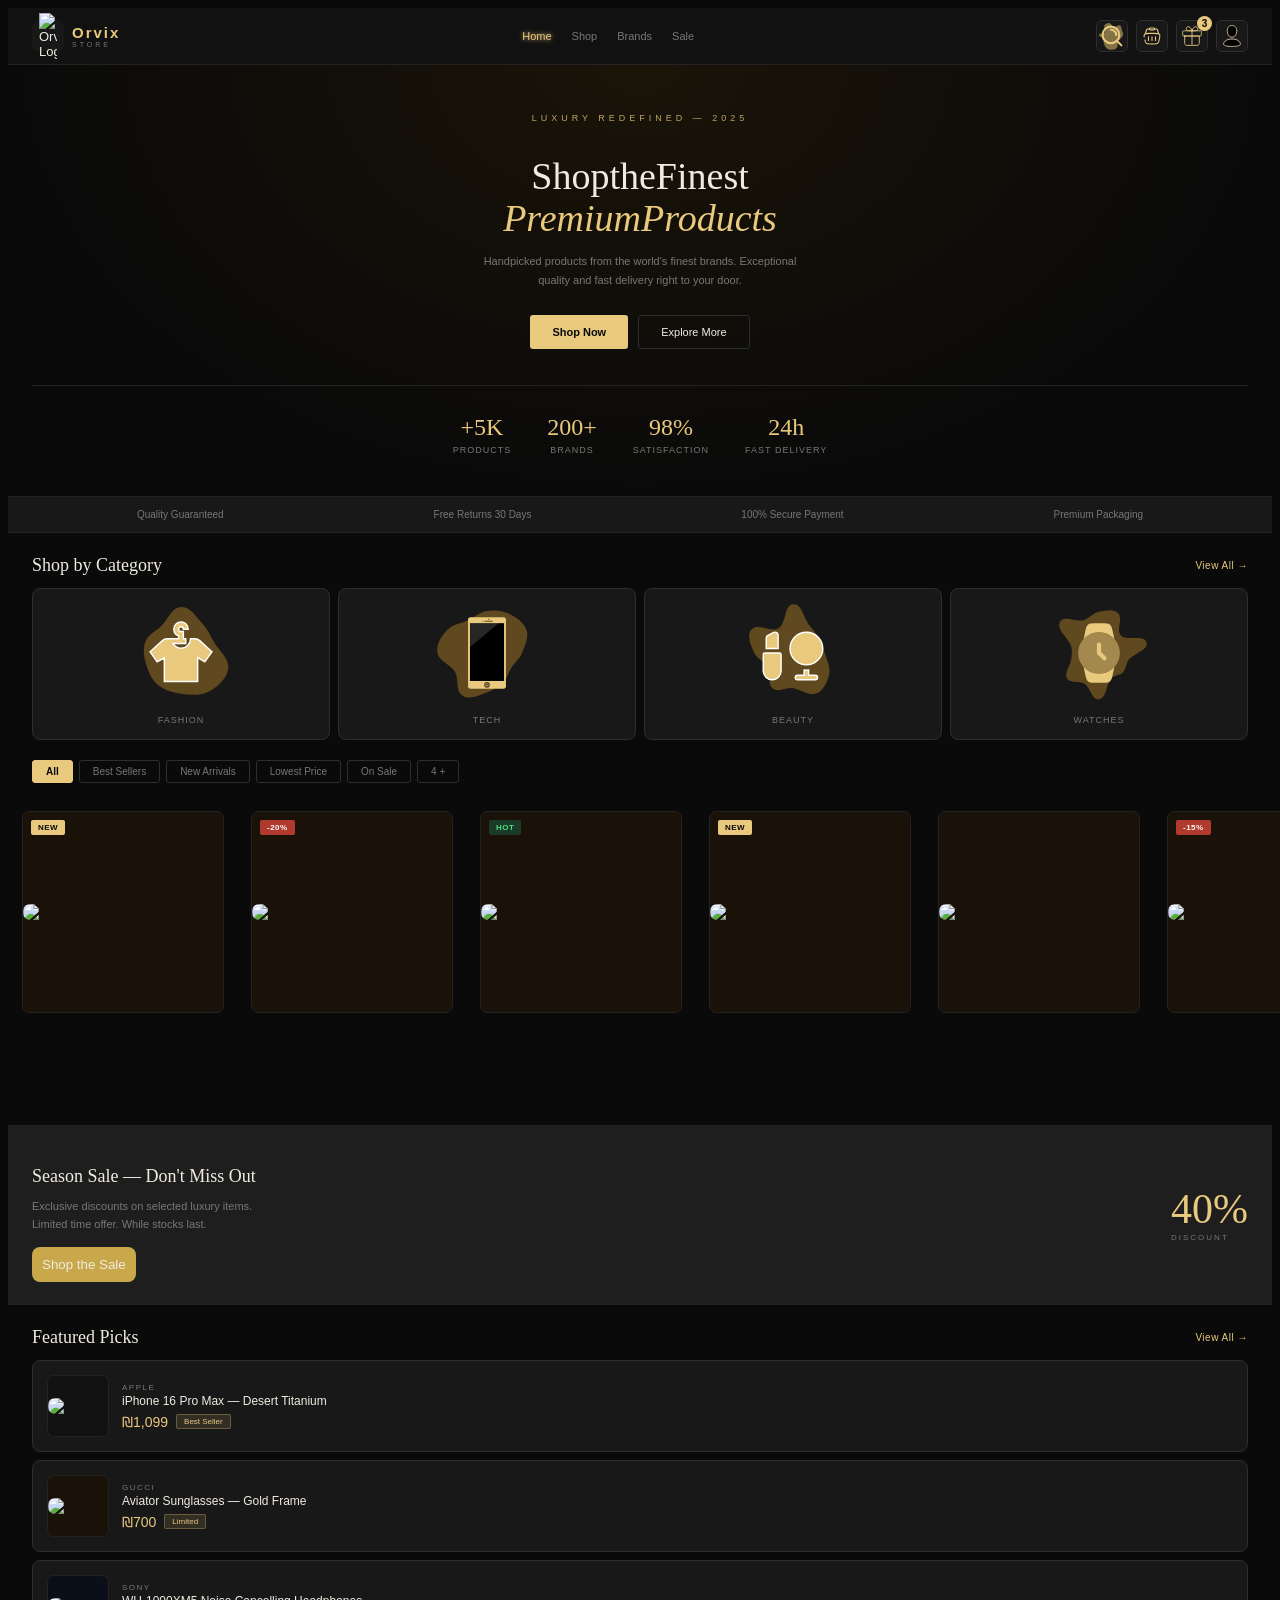
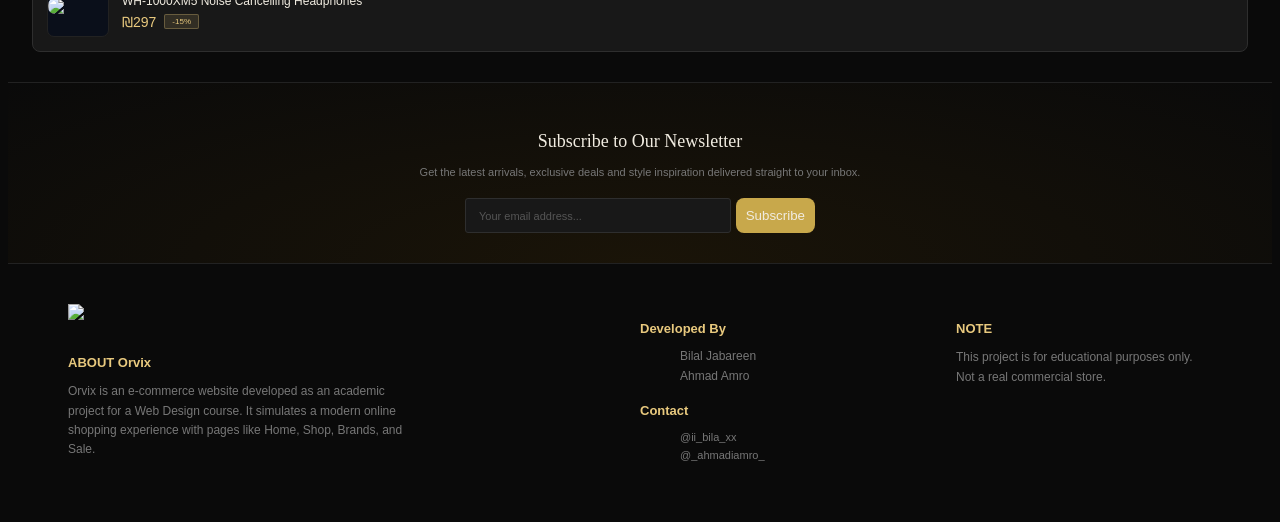
==== index.html @ e5899d73 "Add files via upload" ====
<!DOCTYPE html>
<html lang="en">
<head>
  <meta charset="UTF-8">
  <link rel="stylesheet" href="home.css">
  <link rel="shortcut icon" href="images/Logo.png" type="image/x-icon">
  <meta name="viewport" content="width=device-width, initial-scale=1.0">
  <title>Home Page</title>
  
</head>
<body>


  <nav>
    <div class="logo-wrap">
      <div class="logo-mark">
        <img src="images/Logo.png" alt="Orvix Logo">
      </div>
      <div class="logo-text">
        <strong>Orvix</strong>
        <small>STORE</small>
      </div>
    </div>
    <div class="nav-links">
      <a href="/index.html" style="color: #e8c97e;text-shadow: 0 0 5px var(--accent);">Home</a>
      <a href="/shop.html" onclick="alert('This browser will be ready soon.⏱')">Shop</a>
      <a href="brands.html">Brands</a>
      <a href="sale.html">Sale</a>
    </div>
    <div class="nav-actions">
      <div class="icon-btn"><svg viewBox="-2.4 -2.4 28.80 28.80" fill="none" xmlns="http://www.w3.org/2000/svg" transform="rotate(0)"><g id="SVGRepo_bgCarrier" stroke-width="0"><path transform="translate(-2.4, -2.4), scale(0.8999999999999999)" d="M16,30.569297010079026C17.991562486266474,30.420485064342476,20.26898676865755,29.803652946487034,21.418747268886825,28.170705634412844C22.694313689862845,26.35908246759721,21.442669419232136,23.70492387993391,22.27809959671788,21.65282626738942C22.77800996961356,20.42487818704496,24.3272292070187,20.00708267030901,25.161677548630784,18.976809486084953C26.225624328858167,17.663180130680974,27.601497672716558,16.422282301689155,27.8666618899661,14.752763576898769C28.132930646346175,13.07629048707448,27.173575254020815,11.47615737965878,26.607134534214524,9.875968021340672C25.95939802730548,8.046118878954772,26.072580629138606,5.344022393645578,24.27597227425067,4.609101387400685C22.256224725670997,3.782903013823926,20.18137502825395,6.823949130958483,18.04607398531883,6.3739787224484665C15.916447832623861,5.925204179358952,15.227384203528528,2.585793980184031,13.077174471595885,2.249187014317707C11.142725396280847,1.946356539599575,8.695390868042415,3.0129585525148475,7.846176264506191,4.777224427757588C6.830896273134078,6.886495553260739,9.706653992528684,9.663497880345147,8.533340705855302,11.689122246578332C7.357480451412378,13.719143733369677,2.7262565883006706,12.265095173070229,2.1865139499772006,14.548144112359253C1.6896725252849512,16.64972587948044,5.77391877531578,17.09085686548375,6.808115762956472,18.98662423410822C7.598564228151216,20.435580694824687,6.737476403608116,22.299495055521643,7.267782664225228,23.862523804819304C7.909534355986792,25.75402767461421,8.624207183862001,27.791699517738277,10.208303425466783,29.00836348969666C11.811539032023562,30.23972743705532,13.984080457617278,30.71992894436129,16,30.569297010079026" fill="#827245" strokewidth="0"></path></g><g id="SVGRepo_tracerCarrier" stroke-linecap="round" stroke-linejoin="round"></g><g id="SVGRepo_iconCarrier"> <path d="M11 6C13.7614 6 16 8.23858 16 11M16.6588 16.6549L21 21M19 11C19 15.4183 15.4183 19 11 19C6.58172 19 3 15.4183 3 11C3 6.58172 6.58172 3 11 3C15.4183 3 19 6.58172 19 11Z" stroke="#e8c97e" stroke-width="2" stroke-linecap="round" stroke-linejoin="round"></path> </g></svg></div>
      <div class="icon-btn"><svg viewBox="-5.04 -5.04 34.08 34.08" fill="none" xmlns="http://www.w3.org/2000/svg"><g id="SVGRepo_bgCarrier" stroke-width="0"></g><g id="SVGRepo_tracerCarrier" stroke-linecap="round" stroke-linejoin="round" stroke="#CCCCCC" stroke-width="0.672"></g><g id="SVGRepo_iconCarrier"> <path d="M19.5 9.5L18.7896 6.89465C18.5157 5.89005 18.3787 5.38775 18.0978 5.00946C17.818 4.63273 17.4378 4.34234 17.0008 4.17152C16.5619 4 16.0413 4 15 4M4.5 9.5L5.2104 6.89465C5.48432 5.89005 5.62128 5.38775 5.90221 5.00946C6.18199 4.63273 6.56216 4.34234 6.99922 4.17152C7.43808 4 7.95872 4 9 4" stroke="#e8c97e" stroke-width="1.224"></path> <path d="M9 4C9 3.44772 9.44772 3 10 3H14C14.5523 3 15 3.44772 15 4C15 4.55228 14.5523 5 14 5H10C9.44772 5 9 4.55228 9 4Z" stroke="#e8c97e" stroke-width="1.224"></path> <path d="M8 13V17" stroke="#e8c97e" stroke-width="1.224" stroke-linecap="round" stroke-linejoin="round"></path> <path d="M16 13V17" stroke="#e8c97e" stroke-width="1.224" stroke-linecap="round" stroke-linejoin="round"></path> <path d="M12 13V17" stroke="#e8c97e" stroke-width="1.224" stroke-linecap="round" stroke-linejoin="round"></path> <path d="M3.864 16.4552C4.40967 18.6379 4.68251 19.7292 5.49629 20.3646C6.31008 21 7.435 21 9.68486 21H14.3155C16.5654 21 17.6903 21 18.5041 20.3646C19.3179 19.7292 19.5907 18.6379 20.1364 16.4552C20.9943 13.0234 21.4233 11.3075 20.5225 10.1538C19.6217 9 17.853 9 14.3155 9H9.68486C6.14745 9 4.37875 9 3.47791 10.1538C2.94912 10.831 2.87855 11.702 3.08398 13" stroke="#e8c97e" stroke-width="1.224" stroke-linecap="round"></path> </g></svg></div>
      <div class="icon-btn">
        <svg viewBox="-2.4 -2.4 28.80 28.80" fill="none" xmlns="http://www.w3.org/2000/svg" stroke="#000000"><g id="SVGRepo_bgCarrier" stroke-width="0"></g><g id="SVGRepo_tracerCarrier" stroke-linecap="round" stroke-linejoin="round" stroke="#e8c97e" stroke-width="0.192"></g><g id="SVGRepo_iconCarrier"> <path d="M12 7V20M12 7H8.46429C7.94332 7 7.4437 6.78929 7.07533 6.41421C6.70695 6.03914 6.5 5.53043 6.5 5C6.5 4.46957 6.70695 3.96086 7.07533 3.58579C7.4437 3.21071 7.94332 3 8.46429 3C11.2143 3 12 7 12 7ZM12 7H15.5357C16.0567 7 16.5563 6.78929 16.9247 6.41421C17.293 6.03914 17.5 5.53043 17.5 5C17.5 4.46957 17.293 3.96086 16.9247 3.58579C16.5563 3.21071 16.0567 3 15.5357 3C12.7857 3 12 7 12 7ZM5 12H19V17.8C19 18.9201 19 19.4802 18.782 19.908C18.5903 20.2843 18.2843 20.5903 17.908 20.782C17.4802 21 16.9201 21 15.8 21H8.2C7.07989 21 6.51984 21 6.09202 20.782C5.71569 20.5903 5.40973 20.2843 5.21799 19.908C5 19.4802 5 18.9201 5 17.8V12ZM4.6 12H19.4C19.9601 12 20.2401 12 20.454 11.891C20.6422 11.7951 20.7951 11.6422 20.891 11.454C21 11.2401 21 10.9601 21 10.4V8.6C21 8.03995 21 7.75992 20.891 7.54601C20.7951 7.35785 20.6422 7.20487 20.454 7.10899C20.2401 7 19.9601 7 19.4 7H4.6C4.03995 7 3.75992 7 3.54601 7.10899C3.35785 7.20487 3.20487 7.35785 3.10899 7.54601C3 7.75992 3 8.03995 3 8.6V10.4C3 10.9601 3 11.2401 3.10899 11.454C3.20487 11.6422 3.35785 11.7951 3.54601 11.891C3.75992 12 4.03995 12 4.6 12Z" stroke="#e8c97e" stroke-width="0.8399999999999999" stroke-linecap="round" stroke-linejoin="round"></path> </g></svg>
        <div class="cart-badge">3</div>
      </div>
      <div class="icon-btn" ><svg viewBox="-2.4 -2.4 28.80 28.80" fill="none" xmlns="http://www.w3.org/2000/svg" transform="rotate(0)" stroke="#e8c97e" stroke-width="0.528"><g id="SVGRepo_bgCarrier" stroke-width="0"></g><g id="SVGRepo_tracerCarrier" stroke-linecap="round" stroke-linejoin="round" stroke="#CCCCCC" stroke-width="0.8640000000000001"><path fill-rule="evenodd" clip-rule="evenodd" d="M16.5 7.063C16.5 10.258 14.57 13 12 13c-2.572 0-4.5-2.742-4.5-5.938C7.5 3.868 9.16 2 12 2s4.5 1.867 4.5 5.063zM4.102 20.142C4.487 20.6 6.145 22 12 22c5.855 0 7.512-1.4 7.898-1.857a.416.416 0 0 0 .09-.317C19.9 18.944 19.106 15 12 15s-7.9 3.944-7.989 4.826a.416.416 0 0 0 .091.317z" fill="#000000"></path></g><g id="SVGRepo_iconCarrier"><path fill-rule="evenodd" clip-rule="evenodd" d="M16.5 7.063C16.5 10.258 14.57 13 12 13c-2.572 0-4.5-2.742-4.5-5.938C7.5 3.868 9.16 2 12 2s4.5 1.867 4.5 5.063zM4.102 20.142C4.487 20.6 6.145 22 12 22c5.855 0 7.512-1.4 7.898-1.857a.416.416 0 0 0 .09-.317C19.9 18.944 19.106 15 12 15s-7.9 3.944-7.989 4.826a.416.416 0 0 0 .091.317z" fill="#000000"></path></g></svg></div>
    </div>
  </nav>

  
  <section class="hero">
    <div class="dash"></div>
    <div class="hero-eyebrow">LUXURY REDEFINED — 2025</div>
    <h1><span>Shop </span><span>the </span><span>Finest</span><br><em><span>Premium</span><span>Products</span></em></h1>
    <p>Handpicked products from the world's finest brands. Exceptional quality and fast delivery right to your door.</p>
    <div class="hero-btns">
      <button class="PrimaryButton">Shop Now</button>
      <button class="SecondaryButton">Explore More</button>
    </div>
      <div class="hero-stats">
        <div class="stat">
          <strong>+5K</strong>
          <small>PRODUCTS</small>
        </div>
        <div class="stat">
        <strong>200+</strong>
        <small>BRANDS</small> 
      </div>
      <div class="stat">
        <strong>98%</strong>
        <small>SATISFACTION</small>
      </div>
      <div class="stat">
        <strong>24h</strong>
        <small>FAST DELIVERY</small>
      </div>
    </div>
  </section>
  
  <div class="trust">
    <div class="trust-item">Quality Guaranteed</div>
    <div class="trust-item">Free Returns 30 Days</div>
    <div class="trust-item">100% Secure Payment</div>
    <div class="trust-item">Premium Packaging</div>
  </div>
  
  <div class="sec-header">
    <span class="sec-title">Shop by Category</span>
    <span class="sec-link">View All →</span>
  </div>
  
  <div class="cat-grid">
    <div class="cat-card">
      <div class="cat-icon"><svg viewBox="-6 -6 42.00 42.00" id="Layer_1" version="1.1" xml:space="preserve" xmlns="http://www.w3.org/2000/svg" xmlns:xlink="http://www.w3.org/1999/xlink" fill="#ffffff" stroke="#ffffff" stroke-width="0.6"><g id="SVGRepo_bgCarrier" stroke-width="0"><path transform="translate(-6, -6), scale(1.3125)" d="M16,29.055378476778664C19.043711870767485,29.451393973197625,22.250404168161907,29.77782355020791,24.952813604157136,28.322490782110243C27.8530785600818,26.760606572300244,30.78182555304058,24.18946851255787,31.119994776086543,20.91278410968917C31.453411167558567,17.682152180039402,28.20537195233291,15.373992180060764,26.579311107321317,12.562573448655748C25.373568440667274,10.477874386695836,24.482987908682226,8.347946677456743,22.836350966617058,6.590570127552654C20.81270589459063,4.4308309014619365,18.954650485218973,1.0995809757346309,16.000000000000004,1.2717826378842183C13.017304787609056,1.4456187906978286,11.864048314821833,5.275201742853936,9.719086952683593,7.355064837622191C7.976609890018705,9.044658785600879,5.519526671937765,10.047901637769238,4.623084213338917,12.303415978530722C3.698622816924077,14.629428002049945,4.1544145973317415,17.21874487114101,4.842326721678976,19.62534781225808C5.552696758703773,22.110517879594155,6.619527113529468,24.525579000649213,8.593620965977872,26.19400619858481C10.665719911785558,27.945263482381847,13.309652717205335,28.705339031531608,16,29.055378476778664" fill="#60481f" strokewidth="0"></path></g><g id="SVGRepo_tracerCarrier" stroke-linecap="round" stroke-linejoin="round"></g><g id="SVGRepo_iconCarrier"><style type="text/css"> .st0{fill:#FD6A7E;} .st1{fill:#17B978;} .st2{fill:#8797EE;} .st3{fill:#e8c97e;} .st4{fill:#37E0FF;} .st5{fill:#2FD9B9;} .st6{fill:#F498BD;} .st7{fill:#FFDF1D;} .st8{fill:#C6C9CC;} </style><path class="st3" d="M22.9,9.8c-0.6-0.5-1.3-0.8-2-0.8H19c0,2.2-1.8,4-4,4c-1.5,0-2.7-0.8-3.4-2H15h1h1V9h-1V6h-1c-0.6,0-1-0.4-1-1 s0.4-1,1-1s1,0.4,1,1h2c0-1.7-1.3-3-3-3s-3,1.3-3,3c0,1.3,0.8,2.4,2,2.8V9h-3h-1H9.2c-0.7,0-1.5,0.3-2,0.8L2,14.5l3,4.2L8,17v10h14 V16.9l3,1.8l3-4.2L22.9,9.8z"></path></g></svg></div>
      <div class="cat-name">FASHION</div>
    </div>
    <div class="cat-card">
      <div class="cat-icon"><svg version="1.1" id="Layer_1" xmlns="http://www.w3.org/2000/svg" xmlns:xlink="http://www.w3.org/1999/xlink" viewBox="-102.4 -102.4 716.80 716.80" xml:space="preserve" fill="#000000" stroke="#000000" stroke-width="0.00512"><g id="SVGRepo_bgCarrier" stroke-width="0"><path transform="translate(-102.4, -102.4), scale(22.4)" d="M16,28.663524679251406C18.034996564487145,27.96229120315114,19.75910389817246,26.65474671872638,21.261785398580525,25.113679648865528C22.50748693195751,23.836157025847193,22.924051704861743,22.054810201606383,23.900408205482105,20.561302804143022C24.94716741610491,18.960102194084357,26.508038589412557,17.775690272992197,27.21970725745747,16C28.1592837271893,13.655655120214064,29.427848733938273,11.09750429511557,28.65732034660334,8.69229269066924C27.879316719067937,6.2637470536658775,25.51140029378226,4.6124345168131855,23.2158210002082,3.5018314093169316C20.994761432915627,2.4272810052971616,18.44003660421942,2.2026305764731515,16,2.5686709325956674C13.741633771813559,2.907458136439636,11.99610426822311,4.512017499600736,9.934485924185111,5.494221446664419C7.673776721501994,6.571277007631827,4.960258676590158,6.808164702154822,3.2540708018811397,8.641134346394157C1.4092175953672816,10.623073132704082,-0.3336474074897662,13.336838031962161,0.15536490141561288,15.999999999999996C0.6532740455691148,18.71161414978707,4.3067767179052465,19.56767786762145,5.697516058067823,21.948141877196328C7.077361369093411,24.309959082491677,5.833077161648854,28.146912706618142,8.124606655420434,29.64058140240158C10.3790684380316,31.11008855894446,13.455712957407789,29.540253062094372,16,28.663524679251406" fill="#60481f" strokewidth="0"></path></g><g id="SVGRepo_tracerCarrier" stroke-linecap="round" stroke-linejoin="round"></g><g id="SVGRepo_iconCarrier"> <path style="fill:#e8c97e;" d="M376.36,512H135.64c-8.632-0.04-15.616-7.04-15.64-15.672V15.672C120.024,7.04,127.008,0.04,135.64,0 h240.72c8.632,0.04,15.616,7.04,15.64,15.672v480.656C391.976,504.96,384.992,511.96,376.36,512z"></path> <rect x="133.928" y="42.144" width="244.152" height="414.168"></rect> <g> <circle style="fill:#60481f;" cx="268.6" cy="13.536" r="4.128"></circle> <path style="fill:#60481f;" d="M294.896,32.64h-52.592c-1.712-0.008-3.088-1.384-3.096-3.096v-2.056 c0.008-1.712,1.384-3.088,3.096-3.096h52.592c1.712,0.008,3.088,1.384,3.096,3.096v2.064 C297.976,31.256,296.6,32.632,294.896,32.64z"></path> <circle style="fill:#60481f;" cx="226.8" cy="28.52" r="4.128"></circle> </g> <g style="opacity:0.15;"> <polygon style="fill:#FFFFFF;" points="133.928,215.32 133.928,42.144 339.68,42.144 "></polygon> </g> <circle style="fill:#60481f;" cx="256" cy="484.16" r="20.464"></circle> <path style="fill:#FFFFFF;" d="M256,493.904c-5.392,0-9.76-4.368-9.76-9.76s4.368-9.76,9.76-9.76s9.76,4.368,9.76,9.76 C265.752,489.536,261.392,493.896,256,493.904z M256,477.056c-3.912,0.008-7.088,3.184-7.08,7.096s3.184,7.088,7.096,7.08 s7.088-3.184,7.08-7.096S259.912,477.048,256,477.056L256,477.056z"></path> </g></svg></div>
      <div class="cat-name">TECH</div>
    </div>
    <div class="cat-card">
      <div class="cat-icon"><svg viewBox="-4.8 -4.8 33.60 33.60" fill="none" xmlns="http://www.w3.org/2000/svg" stroke="#ffffff" stroke-width="0.4800000000000001"><g id="SVGRepo_bgCarrier" stroke-width="0"><path transform="translate(-4.8, -4.8), scale(1.05)" d="M16,27.265028441945713C18.576290565569572,27.56295726090552,21.05194885991775,29.88046164419812,23.464597604340977,28.929062308775496C25.82386590683016,27.99871291570275,27.079868155659916,25.176940075758022,27.593252254412576,22.693367309868336C28.063477774615446,20.418580656679065,26.77929085803406,18.232369023271147,26.137188918060726,16C25.656260339931197,14.327975678960282,25.136783841579653,12.733582758405126,24.2911539799681,11.213100017772781C23.433789005125004,9.671516984993792,22.237320577182746,8.456147088547715,21.163354129427013,7.056808310361852C19.42562290042193,4.792608437178791,18.8397073294251,0.12302408150256522,16.000000000000004,0.4100313517782421C12.994245063147844,0.713820939741952,13.993020828827394,6.482775357321933,11.40601025770108,8.042976356888012C8.903061048369944,9.552480763961766,4.837926415997247,6.286444944352349,2.7930932207724553,8.374988815850674C0.9736551498356847,10.233319481403072,2.588694129967185,13.61056875053862,3.6155174159341392,15.999999999999998C4.469786899018081,17.9878962877432,7.0492518685093675,18.671955753492462,8.043821304798886,20.59350191139512C9.114210139565053,22.661534044556408,7.685457533480891,25.814448050473633,9.469783764746449,27.310666303870292C11.166677689099608,28.73356959319442,13.800139845085576,27.010630996801364,16,27.265028441945713" fill="#60481f" strokewidth="0"></path></g><g id="SVGRepo_tracerCarrier" stroke-linecap="round" stroke-linejoin="round"></g><g id="SVGRepo_iconCarrier"> <path d="M2 12.5C2 12.2239 2.22386 12 2.5 12H7.5C7.77614 12 8 12.2239 8 12.5V18C8 19.6569 6.65685 21 5 21C3.34315 21 2 19.6569 2 18V12.5Z" fill="#e8c97e"></path> <path d="M3 10.5H7V5.99983C7 5.25644 6.21769 4.77295 5.55279 5.1054L3.55279 6.1054C3.214 6.27479 3 6.62105 3 6.99983V10.5Z" fill="#e8c97e"></path> <path d="M11 10.5C11 7.46243 13.4624 5 16.5 5C19.5376 5 22 7.46243 22 10.5C22 13.5376 19.5376 16 16.5 16C13.4624 16 11 13.5376 11 10.5Z" fill="#e8c97e"></path> <path d="M15.75 17.7103C15.9964 17.7365 16.2466 17.75 16.5 17.75C16.7534 17.75 17.0036 17.7365 17.25 17.7103V19.5H19.5C19.9142 19.5 20.25 19.8358 20.25 20.25C20.25 20.6642 19.9142 21 19.5 21H13.5C13.0858 21 12.75 20.6642 12.75 20.25C12.75 19.8358 13.0858 19.5 13.5 19.5H15.75V17.7103Z" fill="#e8c97e"></path> </g></svg></div>
      <div class="cat-name">BEAUTY</div>
    </div>
    <div class="cat-card">
      <div class="cat-icon"><svg viewBox="-4.8 -4.8 33.60 33.60" fill="none" xmlns="http://www.w3.org/2000/svg"><g id="SVGRepo_bgCarrier" stroke-width="0" transform="translate(0,0), scale(1)"><path transform="translate(-4.8, -4.8), scale(1.05)" d="M16,30.815364816122585C18.56499017633796,30.333032119981045,18.190244934815688,26.103273943810937,19.92748090227999,24.15549812821362C20.89094750378751,23.07526666818276,22.736417989612818,23.218221347270397,23.721701544593067,22.157851498705128C24.725007976148575,21.078085289763983,24.589321961014345,19.33150600343864,25.49233133066379,18.16656268297318C27.147736066817593,16.030978319327094,31.983908151660955,15.115025978120775,31.180825636277717,12.535075612664915C30.337941713132516,9.827260856521713,25.045988143412153,12.39511119027118,23.064310268676703,10.366400549921625C21.375971293569194,8.637990858828557,23.780329368512273,5.035115599998713,22.130478810944943,3.2699295778394966C20.71339132819446,1.7537783087110774,18.035344182968604,2.40300062197985,16,2.8082482765118275C14.103568673954952,3.185837655886382,12.814457955172806,5.01380887045912,10.942289746323475,5.497556440577389C8.505564724648092,6.127179250488439,4.540105937054338,3.741941891827062,3.506182114516351,6.036512710783761C2.2965687116357625,8.720988642149331,6.276037158209046,11.15386176133258,7.122903253222139,13.973860596017921C7.51667558079811,15.285092101724153,7.287431961359175,16.67234414795387,7.107789855333392,18.02958893842604C6.8301868790579485,20.126954649087093,4.770719836791114,22.291929927904985,5.775513411031707,24.153755969687232C6.697281376405748,25.861740222782288,9.664218080135464,24.72017198486416,11.29036300262311,25.7796619951418C13.240439186031423,27.050204495401125,13.712629154202817,31.24549268066827,16,30.815364816122585" fill="#60481f" strokewidth="0"></path></g><g id="SVGRepo_tracerCarrier" stroke-linecap="round" stroke-linejoin="round" stroke="#CCCCCC" stroke-width="0.048"></g><g id="SVGRepo_iconCarrier"> <path opacity="0.5" d="M12 18.9769C15.866 18.9769 19 15.8533 19 12.0002C19 8.14703 15.866 5.02344 12 5.02344C8.13401 5.02344 5 8.14703 5 12.0002C5 15.8533 8.13401 18.9769 12 18.9769Z" fill="#e8c97e"></path> <path d="M11.2088 2H12.7914C14.3297 2 15.0988 2 15.6472 2.43992C16.1956 2.87983 16.3625 3.63065 16.6962 5.13228L17.0001 6.5L17.1564 7.2817C15.877 5.89351 14.0405 5.02344 12.0001 5.02344C9.95971 5.02344 8.12322 5.89351 6.84375 7.2817L7.00009 6.5L7.30403 5.13228C7.63772 3.63065 7.80457 2.87983 8.35298 2.43992C8.90139 2 9.67052 2 11.2088 2Z" fill="#e8c97e"></path> <path d="M17.1562 16.7188C15.8768 18.1069 14.0403 18.9769 12 18.9769C9.95967 18.9769 8.12322 18.1069 6.84375 16.7188L7 17.5L7.30394 18.8677C7.63763 20.3693 7.80448 21.1202 8.35289 21.5601C8.90129 22 9.67042 22 11.2087 22H12.7913C14.3296 22 15.0987 22 15.6471 21.5601C16.1955 21.1202 16.3624 20.3693 16.6961 18.8677L17 17.5L17.1562 16.7188Z" fill="#e8c97e"></path> <path d="M12.6998 9.1381C12.6998 8.75279 12.3864 8.44043 11.9998 8.44043C11.6132 8.44043 11.2998 8.75279 11.2998 9.1381V12.0004C11.2998 12.1901 11.3774 12.3717 11.5146 12.5033L13.3813 14.2922C13.66 14.5592 14.1031 14.5506 14.3711 14.2728C14.639 13.9951 14.6303 13.5534 14.3516 13.2864L12.6998 11.7033V9.1381Z" fill="#e8c97e"></path> </g></svg></div>
      <div class="cat-name">WATCHES</div>
    </div>
  </div>

  <div class="filter-row">
    <div class="pill active">All</div>
    <div class="pill">Best Sellers</div>
    <div class="pill">New Arrivals</div>
    <div class="pill">Lowest Price</div>
    <div class="pill">On Sale</div>
    <div class="pill">4 +</div>
  </div>


  <div class="product-grid">
    <div class="p-card">
      <div class="p-img" style="background:#1a1208">
        <img src="images/gucci.png" width="200px" style="border-radius: 7px;">
        <div class="badge b-new">NEW</div>
      </div>
      <div class="p-brand">Gucci</div>
      <div class="p-name">Cotton jersey piquet polo shirt</div>
      <div class="p-foot">
        <div>
          <span class="p-price">₪700</span>
          <span class="p-old">₪1,000</span>
          <div class="p-stars">a star (128)</div>
        </div>
        <div class="add-btn">+</div>
      </div>
    </div>
    <div class="p-card">
      <div class="p-img" style="background:#1a1208">
          <img src="images/ROLEX1.jpg" width="200px" style="border-radius: 7px;">
        <div class="badge b-sale">-20%</div>
      </div>
      <div class="p-brand">ROLEX</div>
      <div class="p-name">Submariner Gold Watch</div>
      <div class="p-foot">
        <div>
          <span class="p-price">₪20,000</span>
          <span class="p-old">₪25,000</span>
          <div class="p-stars">a star (64)</div>
        </div>
        <div class="add-btn">+</div>
      </div>
    </div>
    <div class="p-card">
      <div class="p-img" style="background:#1a1208">
        <img src="images/nike.png" width="200px" style="border-radius: 7px;">
        <div class="badge b-hot">HOT</div>
      </div>
      <div class="p-brand">NIKE</div>
      <div class="p-name">Nike Shox TL</div>
      <div class="p-foot">
        <div>
          <span class="p-price">₪220</span>
          <div class="p-stars">a star (312)</div>
        </div>
        <div class="add-btn">+</div>
      </div>
    </div>
    <div class="p-card">
      <div class="p-img" style="background:#1a1208">
        <img src="images/dior.jpg" width="200px" style="border-radius: 7px;">
        <div class="badge b-new">NEW</div>
      </div>
      <div class="p-brand">DIOR</div>
      <div class="p-name">Rouge Velvet Lipstick</div>
      <div class="p-foot">
        <div>
          <span class="p-price">₪89</span>
          <div class="p-stars">a star (87)</div>
        </div>
        <div class="add-btn">+</div>
      </div>
    </div>
    <div class="p-card">
      <div class="p-img" style="background:#1a1208">
        <img src="images/apple.jpg" width="200px" style="border-radius: 7px;">
      </div>
      <div class="p-brand">APPLE</div>
      <div class="p-name">iPhone 16 Pro Max</div>
      <div class="p-foot">
        <div>
          <span class="p-price">₪1,099</span>
          <div class="p-stars">a star (540)</div>
        </div>
        <div class="add-btn">+</div>
      </div>
    </div>
    <div class="p-card">
      <div class="p-img" style="background:#1a1208">
        <img src="images/sony.jpg" width="200px" style="border-radius: 7px;">
        <div class="badge b-sale">-15%</div>
      </div>
      <div class="p-brand">SONY</div>
      <div class="p-name">WH-1000XM5 Headphones</div>
      <div class="p-foot">
        <div>
          <span class="p-price">₪297</span>
          <span class="p-old">₪350</span>
          <div class="p-stars">a star (201)</div>
        </div>
        <div class="add-btn">+</div>
      </div>
    </div>
  </div>

  <div class="promo">
    <div class="promo-left">
      <h3>Season Sale — Don't Miss Out</h3>
      <p>Exclusive discounts on selected luxury items.<br>Limited time offer. While stocks last.</p>
      <button class="btn-gold">Shop the Sale</button>
    </div>
    <div class="promo-right">
      <div class="promo-pct">40%</div>
      <small>DISCOUNT</small>
    </div>
  </div>

  <div class="sec-header">
    <span class="sec-title">Featured Picks</span>
    <span class="sec-link">View All →</span>
  </div>

  <div class="featured">
    <div class="feat-card">
      <div class="feat-img"><img src="images/apple.jpg" width="60px" style="border-radius: 7px;"></div>
      <div class="feat-info">
        <div class="brand">APPLE</div>
        <div class="name">iPhone 16 Pro Max — Desert Titanium</div>
        <div class="feat-row">
          <span class="feat-price">₪1,099</span>
          <span class="feat-tag">Best Seller</span>
          
        </div>
      </div>
    </div>
    <div class="feat-card">
      <div class="feat-img" style="background:#1a1208"><img src="images/gucci.png" width="60px" style="border-radius: 7px;"></div>
      <div class="feat-info">
        <div class="brand">GUCCI</div>
        <div class="name">Aviator Sunglasses — Gold Frame</div>
        <div class="feat-row">
          <span class="feat-price">₪700</span>
          <span class="feat-tag">Limited</span>
        </div>
      </div>
    </div>
    <div class="feat-card">
      <div class="feat-img" style="background:#0a0f1a"><img src="images/sony.jpg" width="60px" style="border-radius: 7px;"></div>
      <div class="feat-info">
        <div class="brand">SONY</div>
        <div class="name">WH-1000XM5 Noise Cancelling Headphones</div>
        <div class="feat-row">
          <span class="feat-price">₪297</span>
          <span class="feat-tag">-15%</span>
          
        </div>
      </div>
    </div>
  </div>

  <div class="newsletter">
    <h3>Subscribe to Our Newsletter</h3>
    <p>Get the latest arrivals, exclusive deals and style inspiration delivered straight to your inbox.</p>
    <div class="nl-form">
      <input class="nl-input" type="email" placeholder="Your email address...">
      <button class="btn-gold">Subscribe</button>
    </div>
  </div>

  <footer class="footer">

  <div class="footer-content">

    
    <div class="left">
      <img src="images/Logo.png">
      <h4>ABOUT Orvix</h4>
      <p>
        Orvix is an e-commerce website developed as an academic project 
        for a Web Design course. It simulates a modern online shopping 
        experience with pages like Home, Shop, Brands, and Sale.
      </p>
    </div>

   
    <div>
      <h4>Developed By</h4>
      <ul>
        <li>Bilal Jabareen</li>
        <li>Ahmad Amro</li>
      </ul>

      <div class="contact">
        <h4>Contact</h4>
        <ul>
          <li><a href="https://www.instagram.com/ii_bilal_xx/">@ii_bila_xx</a></li>
          <li><a href="https://www.instagram.com/_ahmadiamro_/">@_ahmadiamro_</a></li>
        </ul>
      </div>
    </div>

   
    <div class="note">
      <h4>NOTE</h4>
      <p>
        This project is for educational purposes only.<br>
        Not a real commercial store.
      </p>
    </div>

  </div>

</footer>

</body>
</html>
---- home.css ----
:root{
  --bg:#0a0a0a;
  --surface:#111;
  --card:#181818;
  --card2:#1e1e1e;
  --accent:#e8c97e;
  --accent2:#c8a84b;
  --accent-dim:rgba(232,201,126,0.12);
  --text:#f0ebe0;
  --muted:#777;
  --muted2:#555;
  --border:#222;
  --border2:#2e2e2e;
}

body,#root{
    background:var(--bg);
    color:var(--text);
    font-family:'DM Sans',sans-serif;
    font-size:13px;
}
a{
    color:inherit;
    text-decoration:none;
}
nav{
    display:flex;
    align-items:center;
    justify-content:space-between;
    padding:12px 24px;
    border-bottom:0.5px solid var(--border);
    background:var(--surface);
}
.logo-wrap{
    display:flex;
    align-items:center;
    gap:8px;
}
.logo-mark{
    width:32px;
    height:32px;
    border-radius:7px;
    background:var(--card);
    display:flex;
    align-items:center;
    justify-content:center;
    flex-shrink:0;
}

.logo-mark img{
    width:18px;
}   
.logo-text strong{
    font-size:15px;
    color:var(--accent);
    letter-spacing:2px;
    font-weight:700;
}
.logo-text small{
    font-size:7px;
    color:var(--muted);
    letter-spacing:3px;
    display:block;
}
.nav-links ,a{
    display:flex;
    gap:20px;
    font-size:11px;
    color:var(--muted);
    transition: 1s;
    animation-timing-function: ease-in;
}
.nav-actions{
    display:flex;
    gap:8px;
}
.icon-btn{
    width:30px;
    height:30px;
    border-radius:6px;
    border:0.5px solid var(--border2);
    display:flex;
    align-items:center;
    justify-content:center;
    background:var(--card);
    cursor:pointer;
    font-size:13px;
    position:relative;
}
.cart-badge{
    position:absolute;
    top:-5px;
    right:-5px;
    width:15px;
    height:15px;
    background:var(--accent);
    color:#0a0a0a;
    border-radius:50%;
    font-size:10px;
    font-weight:700;
    display:flex;
    align-items:center;
    justify-content:center;
}
.hero{
    padding:48px 24px 40px;
    text-align:center;
    background:radial-gradient(ellipse at 50% 0%,#1a1408 0%,var(--bg) 70%);
    border-bottom:0.5px solid var(--border);
    animation: s1 3s ease-in-out;
}


.hero-eyebrow{
    font-size:9px;
    letter-spacing:4px;
    color:var(--accent);
    margin-bottom:14px;
    opacity:.8;
}
.hero h1{
    font-size:38px;
    font-weight:400;
    line-height:1.12;
    margin-bottom:12px;
    color:var(--text);
    font-family:Georgia,serif;
}

.hero h1 span{
    display:inline-block;
    transition: 0.5s;
    animation-timing-function: ease-in-out;
}

.hero h1:has(span:hover) span:not(:hover){
    filter: blur(10px);
    transition: 0.5s;
    animation-timing-function: ease-in-out;
}

.hero h1 em{
    color:var(--accent);
    font-style:italic;
}
.hero p{
    font-size:11px;
    color:var(--muted);
    max-width:340px;
    margin:0 auto 24px;
    line-height:1.8;
}
.hero-btns{
    display:flex;
    gap:10px;
    justify-content:center;
}
.PrimaryButton{
    background:var(--accent);
    color:#0a0a0a;
    font-size:11px;
    font-weight:600;
    padding:10px 22px;
    border-radius:3px;
    border:none;
    cursor:pointer;
    transition: 0.5s;
    animation-timing-function: ease-in-out;
}

.PrimaryButton:hover{
    background:var(--accent2);
}

.SecondaryButton{
    background:transparent;
    color:var(--text);
    font-size:11px;
    padding:10px 22px;
    border-radius:3px;
    border:0.5px solid var(--border2);
    cursor:pointer;
    transition: 0.5s;
    animation-timing-function: ease-in-out; 
    animation: linborder 2s infinite;
}

.SecondaryButton:hover{
    background:var(--accent-dim);
    border-color:var(--accent);
    color:var(--accent);
}
.hero-stats{
    display:flex;
    justify-content:center;
    gap:36px;
    margin-top:36px;
    padding-top:28px;
    border-top:0.5px solid var(--border);
}
.stat strong{
    display:block;
    font-size:24px;
    color:var(--accent);
    font-weight:400;
    font-family:Georgia,serif;
    animation: cunt 3s ease-in-out;
}
.stat small{
    font-size:9px;
    color:var(--muted);
    letter-spacing:1px;
}
.trust{
    display:flex;
    justify-content:space-around;
    padding:12px 24px;
    background:var(--card);
    border-bottom:0.5px solid var(--border);
}
.trust-item{
    display:flex;
    align-items:center;
    gap:6px;
    font-size:10px;
    color:var(--muted);
}
.sec-header{
    display:flex;
    align-items:center;
    justify-content:space-between;
    padding:22px 24px 12px;
}
.sec-title{
    font-size:18px;
    font-weight:400;
    color:var(--text);
    font-family:Georgia,serif;
}
.sec-link{
    font-size:10px;
    color:var(--accent);
    cursor:pointer;
    letter-spacing:0.5px;
}
.cat-grid{
    display:grid;
    grid-template-columns:repeat(4,1fr);
    gap:8px;
    padding:0 24px 20px;
}
.cat-card{
    background:var(--card);
    border:0.5px solid var(--border2);
    border-radius:8px;
    padding:14px 10px;
    text-align:center;
    cursor:pointer;
}
.cat-icon{
    font-size:22px;
    margin-bottom:6px;
}
.cat-icon svg{
    width: 100px;
}
.cat-name{
    font-size:9px;
    color:var(--muted);
    letter-spacing:1px;
}

.filter-row{
    display:flex;
    gap:6px;
    padding:0 24px 14px;
    overflow-x:auto;
    scrollbar-width:none;
}
.pill{
    font-size:10px;
    padding:5px 13px;
    border-radius:3px;
    border:0.5px solid var(--border2);
    color:var(--muted);
    cursor:pointer;
    white-space:nowrap;
    background:transparent;
}
.pill.active{
    background:var(--accent);
    color:#0a0a0a;
    border-color:var(--accent);
    font-weight:600;
}
.product-grid{
    display:flex;
    gap:1px;
    background:var(--bg);
}
.p-card{
    width:200px;
    height: 300px;
    background:var(--bg);
    padding:14px;
    cursor:pointer;
    animation: p-card1 2s ease-in-out ;
}
.p-img{
    width:100%;
    height: 200px;
    aspect-ratio:1/1;
    border-radius:7px;
    background:var(--surface);
    display:flex;
    align-items:center;
    justify-content:center;
    position:relative;
    border:1px solid var(--border);
}
.badge{
    position:absolute;
    top:8px;
    left:8px;
    font-size:8px;
    padding:3px 7px;
    border-radius:2px;
    font-weight:700;
    letter-spacing:0.5px;
}
.b-new{
    background:var(--accent);
    color:#0a0a0a;
}
.b-sale{
    background:#b03a2e;
    color:#fff;
}
.b-hot{
    background:#1a3a2a;
    color:#4ade80;
}
.p-brand{
    font-size:8px;
    color:var(--muted);
    letter-spacing:2px;
    margin-top: 5px;
    margin-bottom:3px;
}
.p-name{
    font-size:11px;
    color:var(--text);
    line-height:1.4;
    margin-bottom:8px;
}
.p-foot{
    display: flex;
    align-items:center;
    justify-content:space-between;
}
.p-price{
    font-size:14px;
    font-weight:500;
    color:var(--accent);
}
.p-old{
    font-size:9px;
    color:var(--muted2);
    text-decoration:line-through;
    margin-left:4px;
}
.p-stars{
    font-size:10px;
    color:var(--accent);
    margin-top:2px;
}
.add-btn{
    display:flex;
    align-items:center;
    justify-content:center;
    width:26px;
    height:26px;
    border-radius:50%;
    background:var(--card);
    border:0.5px solid var(--border2);
    font-size:16px;
    color:var(--muted);
}
.promo{
    display:flex;
    justify-content:space-between;
    align-items:center;
    background:var(--card2);
    border-top:0.5px solid var(--border);
    border-bottom:0.5px solid var(--border);
    padding:22px 24px;
}
.promo-left h3{
    font-family:Georgia,serif;
    font-size:18px;
    font-weight:400;
    color:var(--text);
    margin-bottom:5px;
}
.promo-left p{
    font-size:11px;
    color:var(--muted);
    line-height:1.6;
    margin-bottom:14px;
}
.promo-pct{
    font-family:Georgia,serif;
    font-size:42px;
    color:var(--accent);
    line-height:1;
    font-weight:400;
}
.promo-right small{
    display:block;
    font-size:8px;
    color:var(--muted);
    letter-spacing:2px;
    margin-top:3px;
}
.featured{
    padding:0 24px 22px;
}
.feat-card{
    background:var(--card);
    border:0.5px solid var(--border2);
    border-radius:8px;
    padding:14px;
    display:flex;
    gap:13px;
    align-items:center;
    margin-bottom:8px;
    cursor:pointer;
}
.feat-img{
    width:60px;
    height:60px;
    background:var(--surface);
    border-radius:7px;
    display:flex;
    align-items:center;
    justify-content:center;
    font-size:26px;
    flex-shrink:0;
    border:0.5px solid var(--border);
}
.feat-info .brand{
    font-size:8px;
    color:var(--muted);
    letter-spacing:1.5px;
    margin-bottom:2px;
}
.feat-info .name{
    font-size:12px;
    color:var(--text);
    margin-bottom:6px;
}
.feat-row{
    display:flex;
    align-items:center;
    gap:8px;
}
.feat-price{
    font-size:14px;
    color:var(--accent);
    font-weight:500;
}
.feat-tag{
    font-size:8px;
    padding:2px 7px;
    border-radius:2px;
    background:var(--accent-dim);
    color:var(--accent);
    border:0.5px solid rgba(232,201,126,0.3);
}
.newsletter{
    padding:30px 24px;
    background:radial-gradient(ellipse at 50% 100%,#1a1408,var(--bg));
    border-top:0.5px solid var(--border);
    text-align:center;
}
.newsletter h3{
    font-family:Georgia,serif;
    font-size:18px;
    font-weight:400;
    color:var(--text);
    margin-bottom:6px;
}
.newsletter p{
    font-size:11px;
    color:var(--muted);
    margin-bottom:16px;
    line-height:1.7;
}
.nl-form{
    display:flex;
    gap:5px;
    max-width:350px;
    margin:0 auto;
}
.nl-input{
    flex:1;
    background:var(--card);
    border:0.5px solid var(--border2);
    color:var(--text);
    font-size:11px;
    padding:10px 13px;
    border-radius:3px;
    outline:none;
}
.nl-input::placeholder{
    color:var(--muted2);
}

.btn-gold{
    background-color: var(--accent2);
    border-radius:8px;
    border: 0px;
    color: var(--text);
    cursor: pointer;
    transition: all 0.5s;
    padding: 10px;
}
.btn-gold:hover{
    background-color: var(--accent);
    color: var(--border2);
    transition: all 0.5s;
}

.footer{
    background:#0A0A0A;
    color:#E8C97E;
    padding:40px 60px;
    border-top:1px solid #222;
    
}


.footer-content{
    display:grid;
    grid-template-columns: 2fr 1fr 1fr;
    gap:60px;
}


.left img{
    width:50px;
    margin-bottom:15px;
}

.left p{
    color:#777;
    font-size:12px;
    line-height:1.6;
    max-width:350px;
}


h4{
    font-size:13px;
    margin-bottom:10px;
}


ul{
    list-style:none;
}

li{
    color:#777;
    font-size:12px;
    margin-bottom:6px;
}
ul li a {
    text-decoration: none;
    color: #777;
}

.contact{
    margin-top:20px;
}


.note p{
    color:#777;
    font-size:12px;
    line-height:1.6;
}
/*قسم  التحريك و الhover*/

.nav-links a:hover{
    color:var(--accent);
    transition: 1s;
    animation-timing-function: ease-out;
    text-shadow: 0 0 5px var(--accent);
}


@keyframes s1 {
    0% {
        opacity: 0;
    }

    100% {
        opacity: 1;
    }
}


@keyframes linborder {
    0% {
        border-color: var(--border2);
    }

    50% {
        box-shadow: 0 0 8px var(--accent);
        border-color: var(--accent);
    }

    100% {
        border-color: var(--border2);
    }
}


.add-btn:hover{
    background-color: var(--accent);
    color:#0a0a0a;
    border-color: var(--accent);
    transition: 0.3s;
}

.hero-stats{
    animation: outoRotateAnimation;
    animation-timeline: view(70% auto);
}

.featured .feat-card{
    animation: outoRotateAnimation;
    animation-timeline: view(70% auto);
}


@keyframes outoRotateAnimation{
    
    from{
    opacity: 0;
    transform: translateY(200px) scale(0.3);
}
    to{
        opacity: 1;
        transform: translateY(0) scale(1);
    }

}

@keyframes p-card1{
    
    0%{
        opacity: 0;
        transform: translateX(100px);
    }
    50%{
        opacity: 1;
        transform: translateX(0px);
    }
    100%{
        opacity: 0.5;
        transform: translateX(-200px);
    }

    
}
.p-card{
    animation: p-card1;
    animation-timeline: view(1% 1%);
}

.p-card:hover{
    background-color: var(--border2);
}
.pill:hover{
    color:var(--accent2);
    border-color:var(--accent);
    transition: 0.5s;
}

.cat-card:hover{
    border-color:var(--accent);
}

.feat-card:hover{
    border-color:var(--accent);
}


.p-brand,.p-name,.p-foot {
    opacity: 0;
    transition: 0.5s;
}

.p-card:hover .p-brand,.p-card:hover .p-name,.p-card:hover .p-foot {
    opacity: 1;
    animation: hoverp-card 0.5s ease-in-out;
}

@keyframes hoverp-card{
    to{
        opacity: 1;
        transform:translateY(0) ;
    }
    from{
        opacity: 0;
        transform: translateY(-20px);
    }
}

/*تنسيق عرض الصفحة*/

@media (20px <= width <= 800px){
    nav{
        flex-direction: column;
        gap: 20px;
    }

    .cat-grid{
        display: flex;
        flex-direction: column;
    }

    .product-grid{
        flex-direction: column;
    }
}
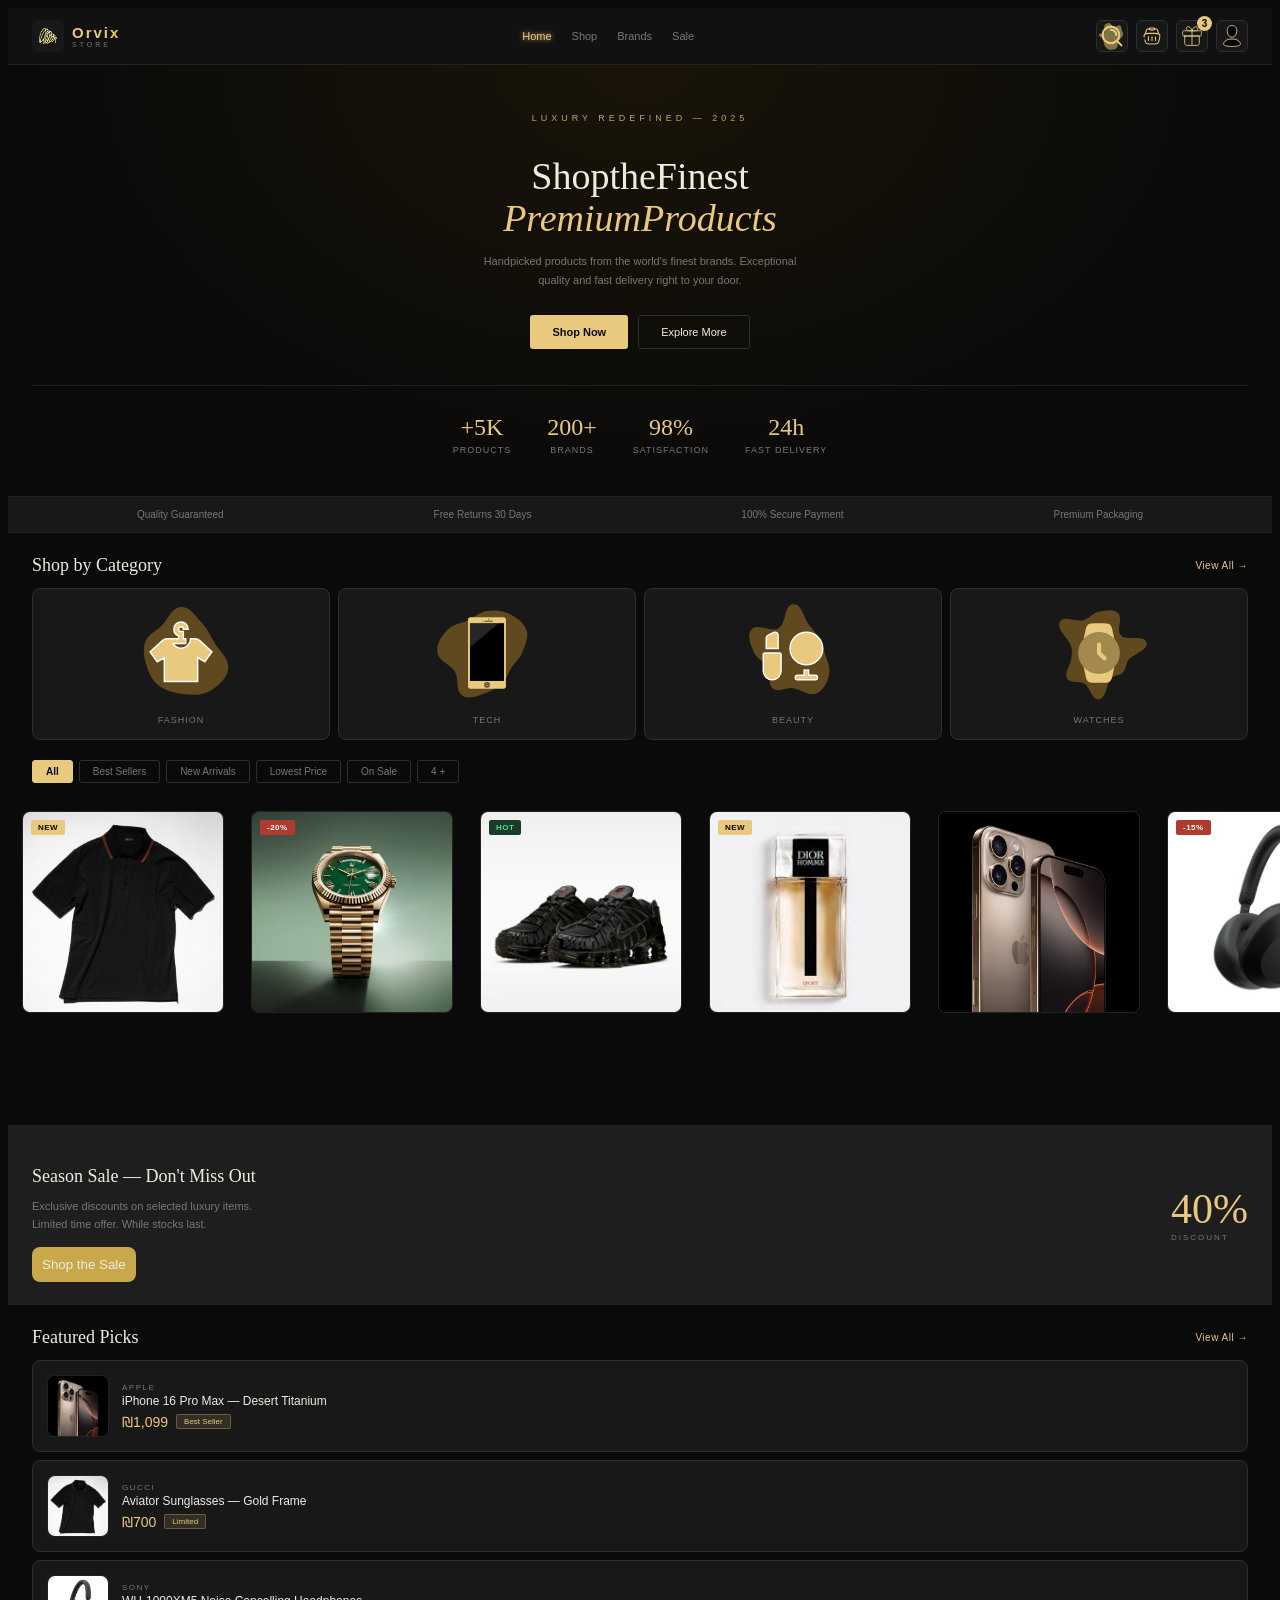
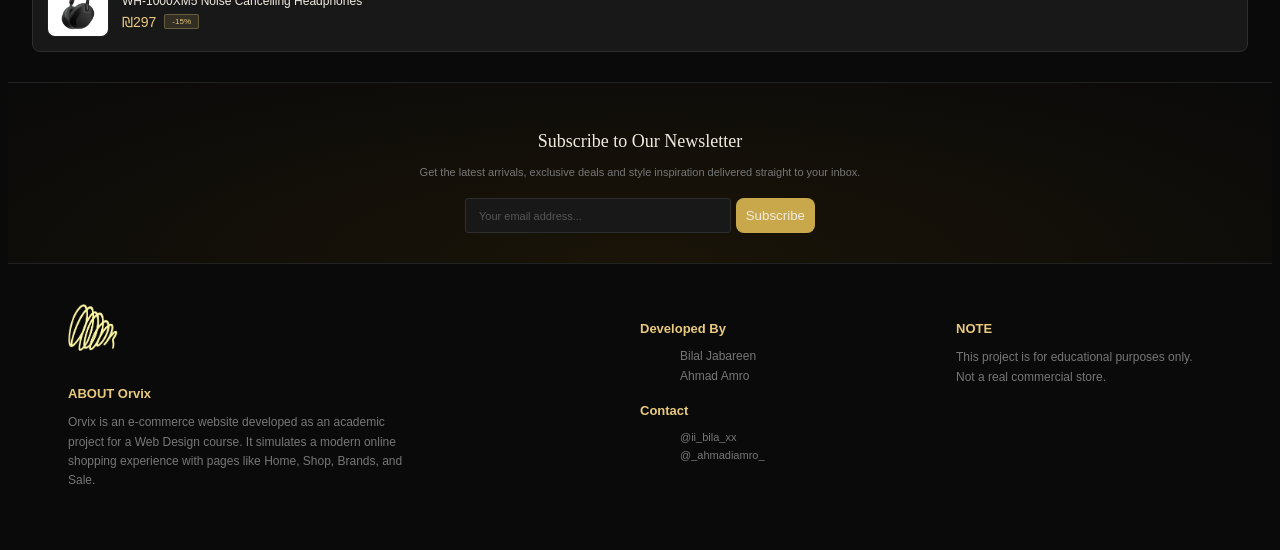
==== commit 25f9f36d: "Add files via upload" ====
--- a/index.html
+++ b/index.html
@@ -22,8 +22,8 @@
       </div>
     </div>
     <div class="nav-links">
-      <a href="/index.html" style="color: #e8c97e;text-shadow: 0 0 5px var(--accent);">Home</a>
-      <a href="/shop.html" onclick="alert('This browser will be ready soon.⏱')">Shop</a>
+      <a href="index.html" style="color: #e8c97e;text-shadow: 0 0 5px var(--accent);">Home</a>
+      <a href="shop.html" onclick="alert('This browser will be ready soon.⏱')">Shop</a>
       <a href="brands.html">Brands</a>
       <a href="sale.html">Sale</a>
     </div>
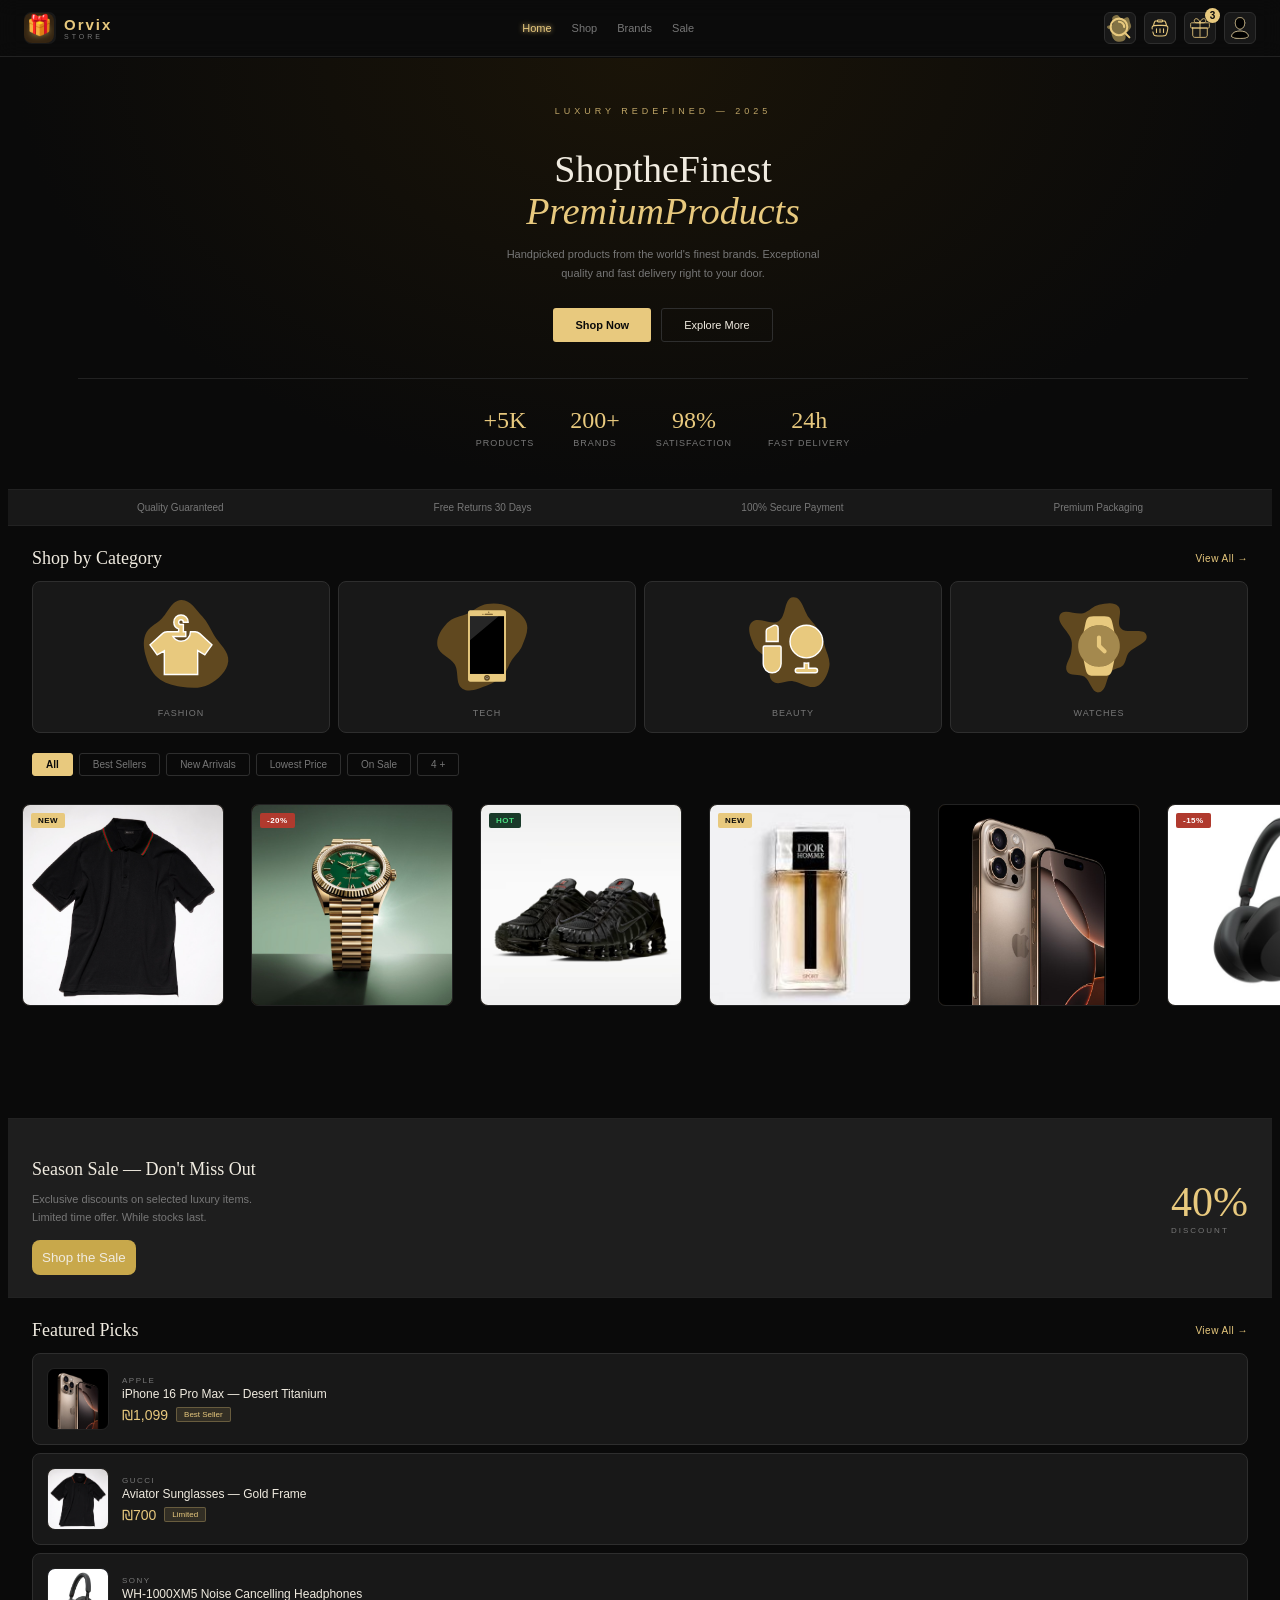
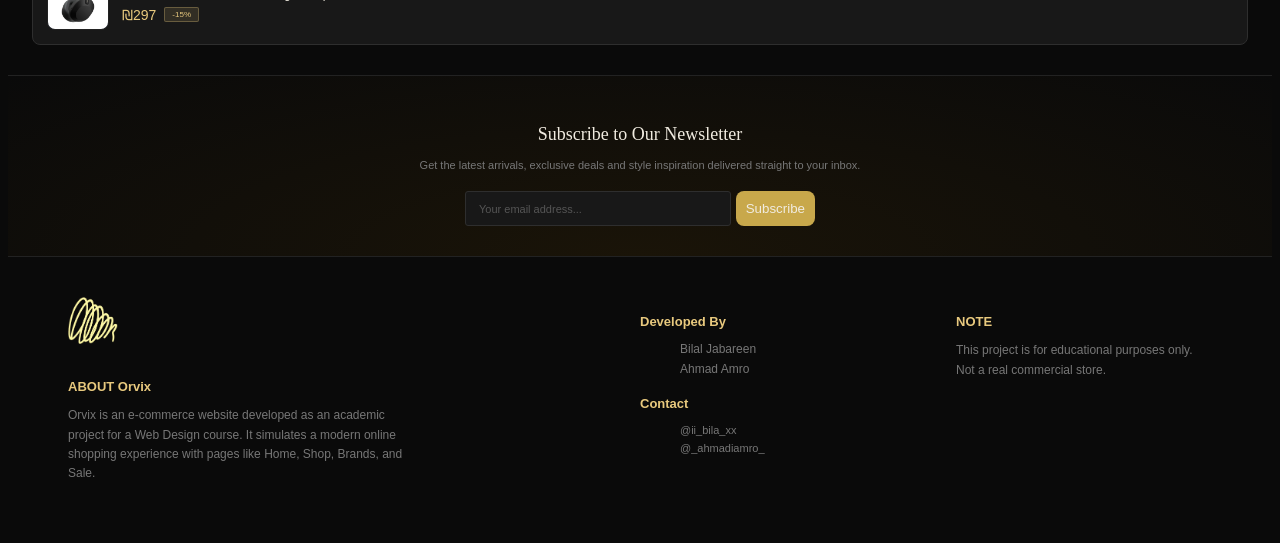
==== commit 43448d86: "الاصدار الاحدث (1.1)" ====
--- a/index.html
+++ b/index.html
@@ -10,7 +10,7 @@
 </head>
 <body>
 
-
+  
   <nav>
     <div class="logo-wrap">
       <div class="logo-mark">
@@ -27,6 +27,7 @@
       <a href="brands.html">Brands</a>
       <a href="sale.html">Sale</a>
     </div>
+    <div class="dash"><a href="#">🎁</a></div>
     <div class="nav-actions">
       <div class="icon-btn"><svg viewBox="-2.4 -2.4 28.80 28.80" fill="none" xmlns="http://www.w3.org/2000/svg" transform="rotate(0)"><g id="SVGRepo_bgCarrier" stroke-width="0"><path transform="translate(-2.4, -2.4), scale(0.8999999999999999)" d="M16,30.569297010079026C17.991562486266474,30.420485064342476,20.26898676865755,29.803652946487034,21.418747268886825,28.170705634412844C22.694313689862845,26.35908246759721,21.442669419232136,23.70492387993391,22.27809959671788,21.65282626738942C22.77800996961356,20.42487818704496,24.3272292070187,20.00708267030901,25.161677548630784,18.976809486084953C26.225624328858167,17.663180130680974,27.601497672716558,16.422282301689155,27.8666618899661,14.752763576898769C28.132930646346175,13.07629048707448,27.173575254020815,11.47615737965878,26.607134534214524,9.875968021340672C25.95939802730548,8.046118878954772,26.072580629138606,5.344022393645578,24.27597227425067,4.609101387400685C22.256224725670997,3.782903013823926,20.18137502825395,6.823949130958483,18.04607398531883,6.3739787224484665C15.916447832623861,5.925204179358952,15.227384203528528,2.585793980184031,13.077174471595885,2.249187014317707C11.142725396280847,1.946356539599575,8.695390868042415,3.0129585525148475,7.846176264506191,4.777224427757588C6.830896273134078,6.886495553260739,9.706653992528684,9.663497880345147,8.533340705855302,11.689122246578332C7.357480451412378,13.719143733369677,2.7262565883006706,12.265095173070229,2.1865139499772006,14.548144112359253C1.6896725252849512,16.64972587948044,5.77391877531578,17.09085686548375,6.808115762956472,18.98662423410822C7.598564228151216,20.435580694824687,6.737476403608116,22.299495055521643,7.267782664225228,23.862523804819304C7.909534355986792,25.75402767461421,8.624207183862001,27.791699517738277,10.208303425466783,29.00836348969666C11.811539032023562,30.23972743705532,13.984080457617278,30.71992894436129,16,30.569297010079026" fill="#827245" strokewidth="0"></path></g><g id="SVGRepo_tracerCarrier" stroke-linecap="round" stroke-linejoin="round"></g><g id="SVGRepo_iconCarrier"> <path d="M11 6C13.7614 6 16 8.23858 16 11M16.6588 16.6549L21 21M19 11C19 15.4183 15.4183 19 11 19C6.58172 19 3 15.4183 3 11C3 6.58172 6.58172 3 11 3C15.4183 3 19 6.58172 19 11Z" stroke="#e8c97e" stroke-width="2" stroke-linecap="round" stroke-linejoin="round"></path> </g></svg></div>
       <div class="icon-btn"><svg viewBox="-5.04 -5.04 34.08 34.08" fill="none" xmlns="http://www.w3.org/2000/svg"><g id="SVGRepo_bgCarrier" stroke-width="0"></g><g id="SVGRepo_tracerCarrier" stroke-linecap="round" stroke-linejoin="round" stroke="#CCCCCC" stroke-width="0.672"></g><g id="SVGRepo_iconCarrier"> <path d="M19.5 9.5L18.7896 6.89465C18.5157 5.89005 18.3787 5.38775 18.0978 5.00946C17.818 4.63273 17.4378 4.34234 17.0008 4.17152C16.5619 4 16.0413 4 15 4M4.5 9.5L5.2104 6.89465C5.48432 5.89005 5.62128 5.38775 5.90221 5.00946C6.18199 4.63273 6.56216 4.34234 6.99922 4.17152C7.43808 4 7.95872 4 9 4" stroke="#e8c97e" stroke-width="1.224"></path> <path d="M9 4C9 3.44772 9.44772 3 10 3H14C14.5523 3 15 3.44772 15 4C15 4.55228 14.5523 5 14 5H10C9.44772 5 9 4.55228 9 4Z" stroke="#e8c97e" stroke-width="1.224"></path> <path d="M8 13V17" stroke="#e8c97e" stroke-width="1.224" stroke-linecap="round" stroke-linejoin="round"></path> <path d="M16 13V17" stroke="#e8c97e" stroke-width="1.224" stroke-linecap="round" stroke-linejoin="round"></path> <path d="M12 13V17" stroke="#e8c97e" stroke-width="1.224" stroke-linecap="round" stroke-linejoin="round"></path> <path d="M3.864 16.4552C4.40967 18.6379 4.68251 19.7292 5.49629 20.3646C6.31008 21 7.435 21 9.68486 21H14.3155C16.5654 21 17.6903 21 18.5041 20.3646C19.3179 19.7292 19.5907 18.6379 20.1364 16.4552C20.9943 13.0234 21.4233 11.3075 20.5225 10.1538C19.6217 9 17.853 9 14.3155 9H9.68486C6.14745 9 4.37875 9 3.47791 10.1538C2.94912 10.831 2.87855 11.702 3.08398 13" stroke="#e8c97e" stroke-width="1.224" stroke-linecap="round"></path> </g></svg></div>
@@ -39,16 +40,15 @@
   </nav>
 
   
-  <section class="hero">
-    <div class="dash"></div>
-    <div class="hero-eyebrow">LUXURY REDEFINED — 2025</div>
+  <section class="Main">
+    <div class="Main-eyebrow">LUXURY REDEFINED — 2025</div>
     <h1><span>Shop </span><span>the </span><span>Finest</span><br><em><span>Premium</span><span>Products</span></em></h1>
     <p>Handpicked products from the world's finest brands. Exceptional quality and fast delivery right to your door.</p>
-    <div class="hero-btns">
+    <div class="Main-btns">
       <button class="PrimaryButton">Shop Now</button>
       <button class="SecondaryButton">Explore More</button>
     </div>
-      <div class="hero-stats">
+      <div class="Main-stats">
         <div class="stat">
           <strong>+5K</strong>
           <small>PRODUCTS</small>
--- a/home.css
+++ b/home.css
@@ -13,6 +13,7 @@
   --border2:#2e2e2e;
 }
 
+
 body,#root{
     background:var(--bg);
     color:var(--text);
@@ -24,12 +25,21 @@
     text-decoration:none;
 }
 nav{
+    margin: 0px;
     display:flex;
     align-items:center;
     justify-content:space-between;
     padding:12px 24px;
     border-bottom:0.5px solid var(--border);
-    background:var(--surface);
+    background:#1111113f;
+    backdrop-filter: blur(10px);
+    
+    z-index: 2;
+    position:fixed ;
+    right: 0;
+    top: 0;
+    left: 0;
+    right: 0;
 }
 .logo-wrap{
     display:flex;
@@ -102,8 +112,8 @@
     align-items:center;
     justify-content:center;
 }
-.hero{
-    padding:48px 24px 40px;
+.Main{
+    padding:48px 24px 40px 70px;
     text-align:center;
     background:radial-gradient(ellipse at 50% 0%,#1a1408 0%,var(--bg) 70%);
     border-bottom:0.5px solid var(--border);
@@ -111,14 +121,14 @@
 }
 
 
-.hero-eyebrow{
+.Main-eyebrow{
     font-size:9px;
     letter-spacing:4px;
     color:var(--accent);
     margin-bottom:14px;
     opacity:.8;
 }
-.hero h1{
+.Main h1{
     font-size:38px;
     font-weight:400;
     line-height:1.12;
@@ -127,30 +137,30 @@
     font-family:Georgia,serif;
 }
 
-.hero h1 span{
+.Main h1 span{
     display:inline-block;
     transition: 0.5s;
     animation-timing-function: ease-in-out;
 }
 
-.hero h1:has(span:hover) span:not(:hover){
+.Main h1:has(span:hover) span:not(:hover){
     filter: blur(10px);
     transition: 0.5s;
     animation-timing-function: ease-in-out;
 }
 
-.hero h1 em{
+.Main h1 em{
     color:var(--accent);
     font-style:italic;
 }
-.hero p{
+.Main p{
     font-size:11px;
     color:var(--muted);
     max-width:340px;
     margin:0 auto 24px;
     line-height:1.8;
 }
-.hero-btns{
+.Main-btns{
     display:flex;
     gap:10px;
     justify-content:center;
@@ -190,7 +200,7 @@
     border-color:var(--accent);
     color:var(--accent);
 }
-.hero-stats{
+.Main-stats{
     display:flex;
     justify-content:center;
     gap:36px;
@@ -634,7 +644,7 @@
     transition: 0.3s;
 }
 
-.hero-stats{
+.Main-stats{
     animation: outoRotateAnimation;
     animation-timeline: view(70% auto);
 }
@@ -719,6 +729,66 @@
     }
 }
 
+nav{
+    animation: down 2s ease-in-out 1;
+}
+
+@keyframes down{
+    from{
+        top: -50px;
+    }
+    to{
+        top: 0px;
+    }
+}
+
+.Main{
+    animation: skipall 2s ease-in-out 1;
+    margin-top: 58px;
+}
+
+@keyframes skipall{
+    from{
+        margin-top: 0px;
+    }   
+    to{
+        margin-top: 58px;
+    }
+}
+
+.dash{
+    width: 30px;
+    height: 30px;
+    position: relative;
+    position: fixed;
+    z-index: 2;
+    background-color: rgba(143, 77, 1, 0.247);
+    backdrop-filter: blur(3px);
+    border-radius: 8px;
+    animation: dash1 20s ease-in-out infinite;
+}
+
+.dash a{
+    display: flex;
+    justify-content: center;
+    align-items: center;
+    font-size: 20px;
+    text-align: center;
+}
+
+@keyframes dash1{
+    0%{
+        transform: translate(0px) rotate(0deg);
+    }
+    50%{
+        transform: translate(1365px) rotate(180deg);
+
+    }
+    100%{
+        transform: translate(0px) rotate(360deg);
+    }
+}
+
 /*تنسيق عرض الصفحة*/
 
 @media (20px <= width <= 800px){
@@ -727,6 +797,20 @@
         gap: 20px;
     }
 
+    .Main{
+        margin-top: 140px;
+        animation: skipall800px 2s ease-in-out 1;
+    }
+
+    @keyframes skipall800px{
+    from{
+        margin-top: 0px;
+    }   
+    to{
+        margin-top: 140px;
+    }
+    }
+
     .cat-grid{
         display: flex;
         flex-direction: column;
@@ -735,4 +819,8 @@
     .product-grid{
         flex-direction: column;
     }
+
+    .dash{
+        display: none;
+    }
 }
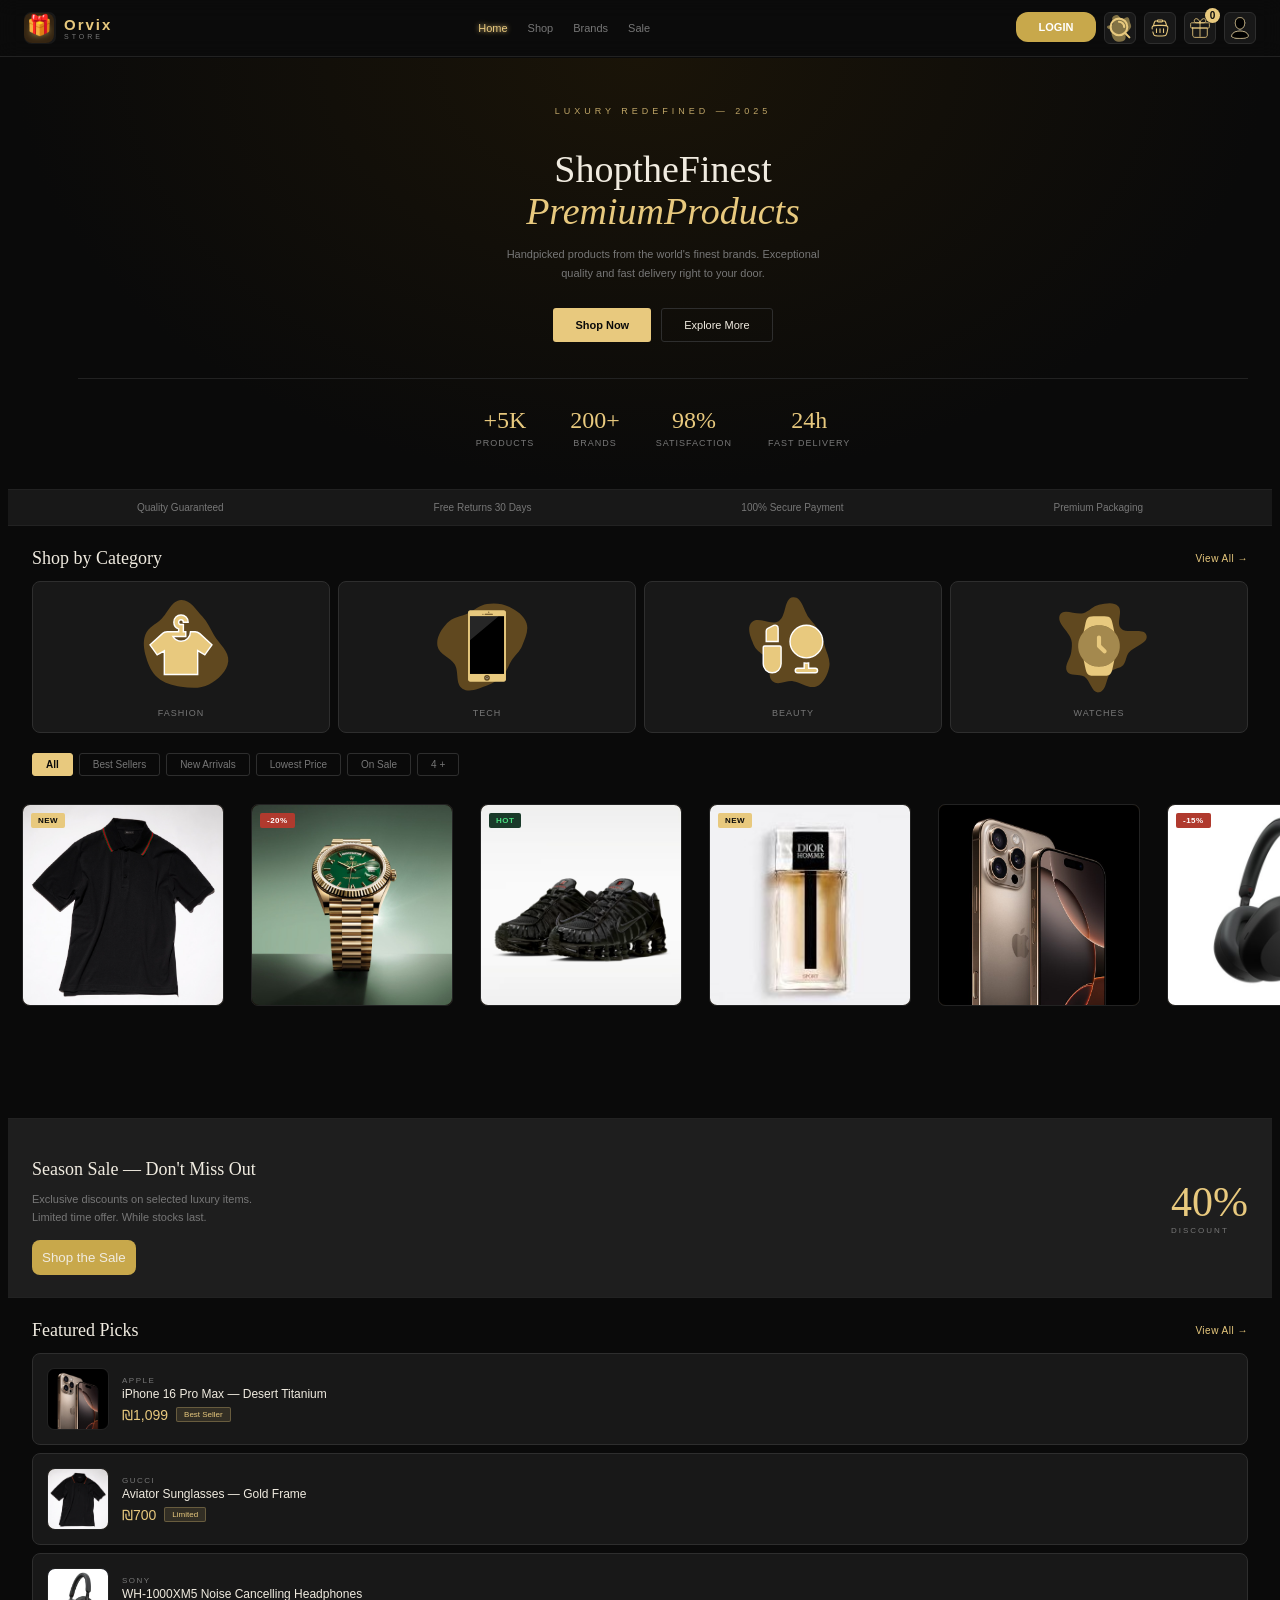
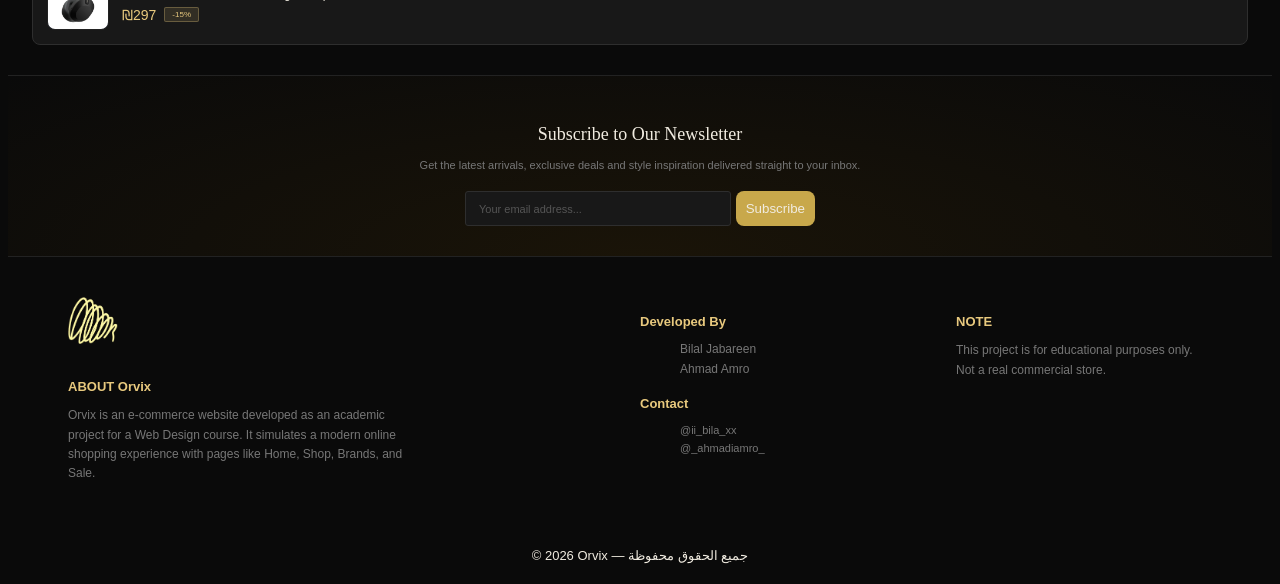
==== commit a365b605: "1.20" ====
--- a/index.html
+++ b/index.html
@@ -5,6 +5,7 @@
   <link rel="stylesheet" href="home.css">
   <link rel="shortcut icon" href="images/Logo.png" type="image/x-icon">
   <meta name="viewport" content="width=device-width, initial-scale=1.0">
+
   <title>Home Page</title>
   
 </head>
@@ -12,6 +13,7 @@
 
   
   <nav>
+    <div class="dash"><a href="shop.html">🎁</a></div>
     <div class="logo-wrap">
       <div class="logo-mark">
         <img src="images/Logo.png" alt="Orvix Logo">
@@ -23,17 +25,17 @@
     </div>
     <div class="nav-links">
       <a href="index.html" style="color: #e8c97e;text-shadow: 0 0 5px var(--accent);">Home</a>
-      <a href="shop.html" onclick="alert('This browser will be ready soon.⏱')">Shop</a>
-      <a href="brands.html">Brands</a>
+      <a href="shop.html">Shop</a>
+      <a href="brands.html"  onclick="alert('This browser will be ready soon.⏱')">Brands</a>
       <a href="sale.html">Sale</a>
     </div>
-    <div class="dash"><a href="#">🎁</a></div>
     <div class="nav-actions">
+      <div class="loginn"><a href="login.html">LOGIN</a></div>
       <div class="icon-btn"><svg viewBox="-2.4 -2.4 28.80 28.80" fill="none" xmlns="http://www.w3.org/2000/svg" transform="rotate(0)"><g id="SVGRepo_bgCarrier" stroke-width="0"><path transform="translate(-2.4, -2.4), scale(0.8999999999999999)" d="M16,30.569297010079026C17.991562486266474,30.420485064342476,20.26898676865755,29.803652946487034,21.418747268886825,28.170705634412844C22.694313689862845,26.35908246759721,21.442669419232136,23.70492387993391,22.27809959671788,21.65282626738942C22.77800996961356,20.42487818704496,24.3272292070187,20.00708267030901,25.161677548630784,18.976809486084953C26.225624328858167,17.663180130680974,27.601497672716558,16.422282301689155,27.8666618899661,14.752763576898769C28.132930646346175,13.07629048707448,27.173575254020815,11.47615737965878,26.607134534214524,9.875968021340672C25.95939802730548,8.046118878954772,26.072580629138606,5.344022393645578,24.27597227425067,4.609101387400685C22.256224725670997,3.782903013823926,20.18137502825395,6.823949130958483,18.04607398531883,6.3739787224484665C15.916447832623861,5.925204179358952,15.227384203528528,2.585793980184031,13.077174471595885,2.249187014317707C11.142725396280847,1.946356539599575,8.695390868042415,3.0129585525148475,7.846176264506191,4.777224427757588C6.830896273134078,6.886495553260739,9.706653992528684,9.663497880345147,8.533340705855302,11.689122246578332C7.357480451412378,13.719143733369677,2.7262565883006706,12.265095173070229,2.1865139499772006,14.548144112359253C1.6896725252849512,16.64972587948044,5.77391877531578,17.09085686548375,6.808115762956472,18.98662423410822C7.598564228151216,20.435580694824687,6.737476403608116,22.299495055521643,7.267782664225228,23.862523804819304C7.909534355986792,25.75402767461421,8.624207183862001,27.791699517738277,10.208303425466783,29.00836348969666C11.811539032023562,30.23972743705532,13.984080457617278,30.71992894436129,16,30.569297010079026" fill="#827245" strokewidth="0"></path></g><g id="SVGRepo_tracerCarrier" stroke-linecap="round" stroke-linejoin="round"></g><g id="SVGRepo_iconCarrier"> <path d="M11 6C13.7614 6 16 8.23858 16 11M16.6588 16.6549L21 21M19 11C19 15.4183 15.4183 19 11 19C6.58172 19 3 15.4183 3 11C3 6.58172 6.58172 3 11 3C15.4183 3 19 6.58172 19 11Z" stroke="#e8c97e" stroke-width="2" stroke-linecap="round" stroke-linejoin="round"></path> </g></svg></div>
       <div class="icon-btn"><svg viewBox="-5.04 -5.04 34.08 34.08" fill="none" xmlns="http://www.w3.org/2000/svg"><g id="SVGRepo_bgCarrier" stroke-width="0"></g><g id="SVGRepo_tracerCarrier" stroke-linecap="round" stroke-linejoin="round" stroke="#CCCCCC" stroke-width="0.672"></g><g id="SVGRepo_iconCarrier"> <path d="M19.5 9.5L18.7896 6.89465C18.5157 5.89005 18.3787 5.38775 18.0978 5.00946C17.818 4.63273 17.4378 4.34234 17.0008 4.17152C16.5619 4 16.0413 4 15 4M4.5 9.5L5.2104 6.89465C5.48432 5.89005 5.62128 5.38775 5.90221 5.00946C6.18199 4.63273 6.56216 4.34234 6.99922 4.17152C7.43808 4 7.95872 4 9 4" stroke="#e8c97e" stroke-width="1.224"></path> <path d="M9 4C9 3.44772 9.44772 3 10 3H14C14.5523 3 15 3.44772 15 4C15 4.55228 14.5523 5 14 5H10C9.44772 5 9 4.55228 9 4Z" stroke="#e8c97e" stroke-width="1.224"></path> <path d="M8 13V17" stroke="#e8c97e" stroke-width="1.224" stroke-linecap="round" stroke-linejoin="round"></path> <path d="M16 13V17" stroke="#e8c97e" stroke-width="1.224" stroke-linecap="round" stroke-linejoin="round"></path> <path d="M12 13V17" stroke="#e8c97e" stroke-width="1.224" stroke-linecap="round" stroke-linejoin="round"></path> <path d="M3.864 16.4552C4.40967 18.6379 4.68251 19.7292 5.49629 20.3646C6.31008 21 7.435 21 9.68486 21H14.3155C16.5654 21 17.6903 21 18.5041 20.3646C19.3179 19.7292 19.5907 18.6379 20.1364 16.4552C20.9943 13.0234 21.4233 11.3075 20.5225 10.1538C19.6217 9 17.853 9 14.3155 9H9.68486C6.14745 9 4.37875 9 3.47791 10.1538C2.94912 10.831 2.87855 11.702 3.08398 13" stroke="#e8c97e" stroke-width="1.224" stroke-linecap="round"></path> </g></svg></div>
       <div class="icon-btn">
         <svg viewBox="-2.4 -2.4 28.80 28.80" fill="none" xmlns="http://www.w3.org/2000/svg" stroke="#000000"><g id="SVGRepo_bgCarrier" stroke-width="0"></g><g id="SVGRepo_tracerCarrier" stroke-linecap="round" stroke-linejoin="round" stroke="#e8c97e" stroke-width="0.192"></g><g id="SVGRepo_iconCarrier"> <path d="M12 7V20M12 7H8.46429C7.94332 7 7.4437 6.78929 7.07533 6.41421C6.70695 6.03914 6.5 5.53043 6.5 5C6.5 4.46957 6.70695 3.96086 7.07533 3.58579C7.4437 3.21071 7.94332 3 8.46429 3C11.2143 3 12 7 12 7ZM12 7H15.5357C16.0567 7 16.5563 6.78929 16.9247 6.41421C17.293 6.03914 17.5 5.53043 17.5 5C17.5 4.46957 17.293 3.96086 16.9247 3.58579C16.5563 3.21071 16.0567 3 15.5357 3C12.7857 3 12 7 12 7ZM5 12H19V17.8C19 18.9201 19 19.4802 18.782 19.908C18.5903 20.2843 18.2843 20.5903 17.908 20.782C17.4802 21 16.9201 21 15.8 21H8.2C7.07989 21 6.51984 21 6.09202 20.782C5.71569 20.5903 5.40973 20.2843 5.21799 19.908C5 19.4802 5 18.9201 5 17.8V12ZM4.6 12H19.4C19.9601 12 20.2401 12 20.454 11.891C20.6422 11.7951 20.7951 11.6422 20.891 11.454C21 11.2401 21 10.9601 21 10.4V8.6C21 8.03995 21 7.75992 20.891 7.54601C20.7951 7.35785 20.6422 7.20487 20.454 7.10899C20.2401 7 19.9601 7 19.4 7H4.6C4.03995 7 3.75992 7 3.54601 7.10899C3.35785 7.20487 3.20487 7.35785 3.10899 7.54601C3 7.75992 3 8.03995 3 8.6V10.4C3 10.9601 3 11.2401 3.10899 11.454C3.20487 11.6422 3.35785 11.7951 3.54601 11.891C3.75992 12 4.03995 12 4.6 12Z" stroke="#e8c97e" stroke-width="0.8399999999999999" stroke-linecap="round" stroke-linejoin="round"></path> </g></svg>
-        <div class="cart-badge">3</div>
+        <div class="cart-badge">0</div>
       </div>
       <div class="icon-btn" ><svg viewBox="-2.4 -2.4 28.80 28.80" fill="none" xmlns="http://www.w3.org/2000/svg" transform="rotate(0)" stroke="#e8c97e" stroke-width="0.528"><g id="SVGRepo_bgCarrier" stroke-width="0"></g><g id="SVGRepo_tracerCarrier" stroke-linecap="round" stroke-linejoin="round" stroke="#CCCCCC" stroke-width="0.8640000000000001"><path fill-rule="evenodd" clip-rule="evenodd" d="M16.5 7.063C16.5 10.258 14.57 13 12 13c-2.572 0-4.5-2.742-4.5-5.938C7.5 3.868 9.16 2 12 2s4.5 1.867 4.5 5.063zM4.102 20.142C4.487 20.6 6.145 22 12 22c5.855 0 7.512-1.4 7.898-1.857a.416.416 0 0 0 .09-.317C19.9 18.944 19.106 15 12 15s-7.9 3.944-7.989 4.826a.416.416 0 0 0 .091.317z" fill="#000000"></path></g><g id="SVGRepo_iconCarrier"><path fill-rule="evenodd" clip-rule="evenodd" d="M16.5 7.063C16.5 10.258 14.57 13 12 13c-2.572 0-4.5-2.742-4.5-5.938C7.5 3.868 9.16 2 12 2s4.5 1.867 4.5 5.063zM4.102 20.142C4.487 20.6 6.145 22 12 22c5.855 0 7.512-1.4 7.898-1.857a.416.416 0 0 0 .09-.317C19.9 18.944 19.106 15 12 15s-7.9 3.944-7.989 4.826a.416.416 0 0 0 .091.317z" fill="#000000"></path></g></svg></div>
     </div>
@@ -312,6 +314,8 @@
   </div>
 
 </footer>
-
+<div class="copy" style="display: flex; justify-content: center; align-items: center;">
+ <p class="cs-footer">© 2026 Orvix — جميع الحقوق محفوظة</p></div>
+<script src="op.js"></script>
 </body>
 </html>
--- a/home.css
+++ b/home.css
@@ -13,13 +13,38 @@
   --border2:#2e2e2e;
 }
 
-
 body,#root{
     background:var(--bg);
     color:var(--text);
     font-family:'DM Sans',sans-serif;
     font-size:13px;
 }
+.loginn{
+        width: 80px;
+        height: 30px;
+        border-radius: 12px;
+        position: relative;
+        background-color: var(--accent2);
+        color: #ffffff;
+        font-weight: bold;
+
+    }
+.loginn a{
+        color: #ffffff;
+        font-weight: bold;
+        text-decoration: none;
+        line-height: 30px;
+        text-align: center;
+        display: flex;
+        align-items: center;
+        justify-content: center;
+    }
+.loginn:hover{
+    background-color: white;
+}
+.loginn a:hover{
+    color: var(--accent2);
+}    
 a{
     color:inherit;
     text-decoration:none;
@@ -644,10 +669,7 @@
     transition: 0.3s;
 }
 
-.Main-stats{
-    animation: outoRotateAnimation;
-    animation-timeline: view(70% auto);
-}
+
 
 .featured .feat-card{
     animation: outoRotateAnimation;
@@ -656,11 +678,10 @@
 
 
 @keyframes outoRotateAnimation{
-    
     from{
     opacity: 0;
     transform: translateY(200px) scale(0.3);
-}
+    }
     to{
         opacity: 1;
         transform: translateY(0) scale(1);
@@ -716,6 +737,14 @@
 .p-card:hover .p-brand,.p-card:hover .p-name,.p-card:hover .p-foot {
     opacity: 1;
     animation: hoverp-card 0.5s ease-in-out;
+}
+.p-card{
+    animation: p-card1;
+    animation-timeline: view(1% 1%);
+}
+
+.p-card:hover{
+    background-color: var(--border2);
 }
 
 @keyframes hoverp-card{
@@ -791,7 +820,8 @@
 
 /*تنسيق عرض الصفحة*/
 
-@media (20px <= width <= 800px){
+    @media (20px <= width <= 800px){
+
     nav{
         flex-direction: column;
         gap: 20px;
@@ -823,4 +853,42 @@
     .dash{
         display: none;
     }
-}+    .loginn{
+        width: 30px;
+        height: 30px;
+        background-color: var(--accent2);
+        color: #ffffff;
+        font-weight: bold;
+
+    }
+    .loginn a{
+        color: #ffffff;
+        font-weight: bold;
+    }
+    .loginn{
+        width: 60px;
+        height: 30px;
+        border-radius: 12px;
+        position: relative;
+        background-color: var(--accent2);
+        color: #ffffff;
+        font-weight: bold;
+
+    }
+.loginn a{
+        color: #ffffff;
+        font-weight: bold;
+        text-decoration: none;
+        line-height: 30px;
+        text-align: center;
+        display: flex;
+        align-items: center;
+        justify-content: center;
+    }
+.loginn:hover{
+    background-color: white;
+}
+.loginn a:hover{
+    color: var(--accent2);
+}    
+    }
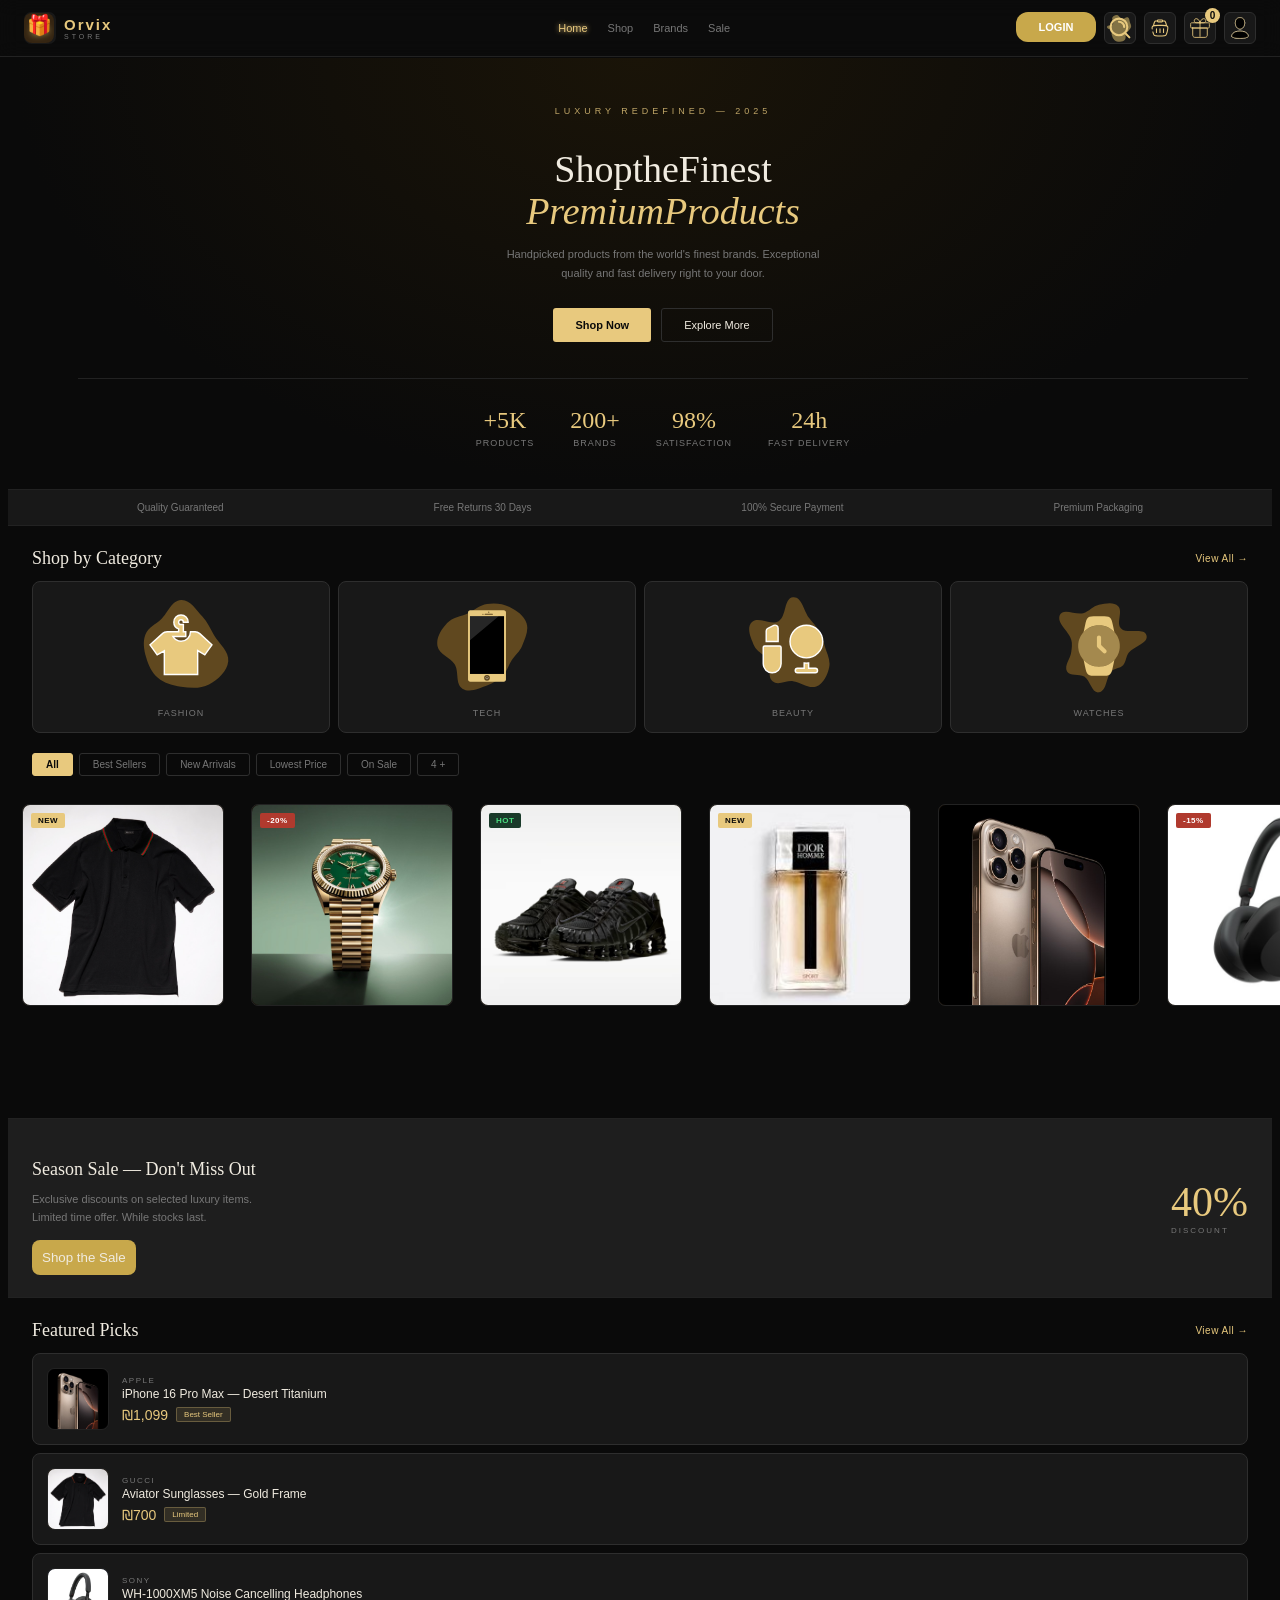
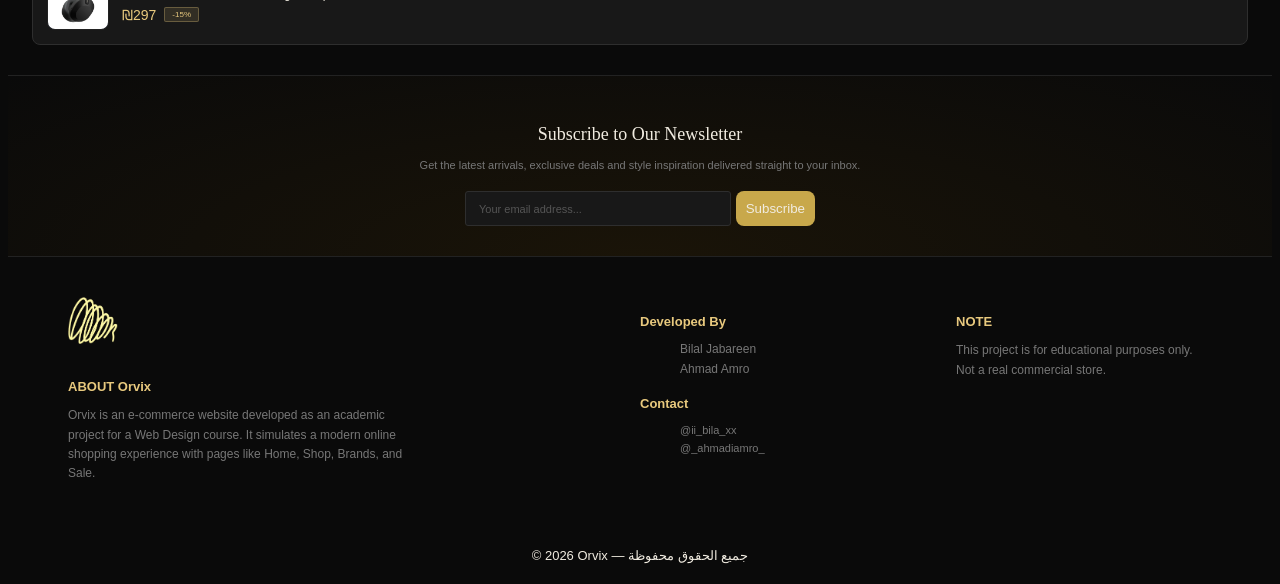
==== commit 294a92c9: "1.23" ====
--- a/index.html
+++ b/index.html
@@ -182,7 +182,7 @@
       <div class="p-name">iPhone 16 Pro Max</div>
       <div class="p-foot">
         <div>
-          <span class="p-price">₪1,099</span>
+          <span class="p-price">₪4,500</span>
           <div class="p-stars">a star (540)</div>
         </div>
         <div class="add-btn">+</div>
--- a/home.css
+++ b/home.css
@@ -50,7 +50,6 @@
     text-decoration:none;
 }
 nav{
-    margin: 0px;
     display:flex;
     align-items:center;
     justify-content:space-between;
@@ -86,6 +85,7 @@
     width:18px;
 }   
 .logo-text strong{
+    padding:0px 160px 0px 0px; 
     font-size:15px;
     color:var(--accent);
     letter-spacing:2px;
